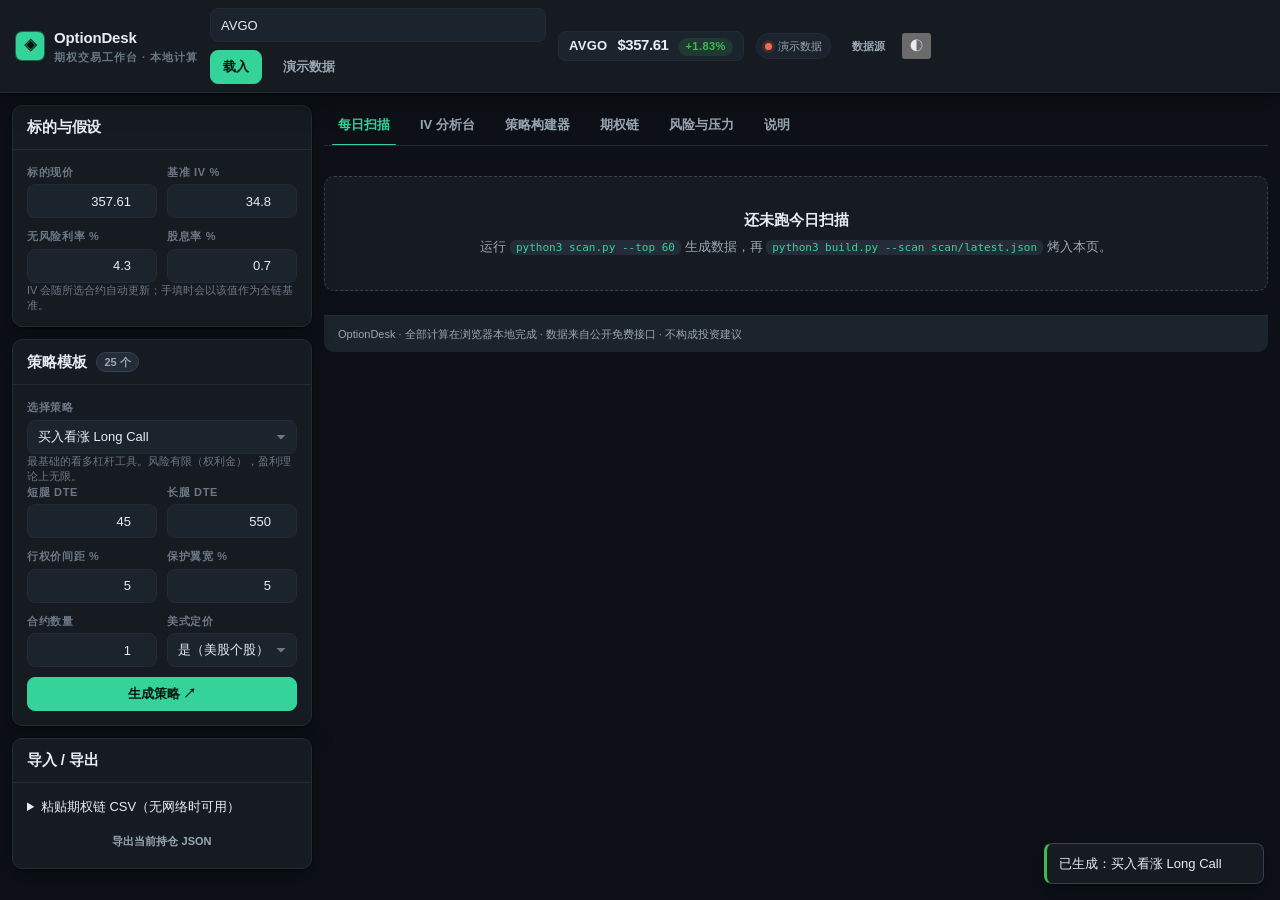
==== src/index.html @ 40ffa3df "OptionDesk：每日期权扫描 + 云端自动部署 - scan.py 全市场成交额 Top 60 扫描（Nasdaq 免费 API） - src/score.js 指标/分类/评分/结构建议 - " ====
<!doctype html>
<html lang="zh-CN" data-theme="dark">
<head>
<meta charset="UTF-8">
<meta name="viewport" content="width=device-width, initial-scale=1">
<meta name="description" content="专业期权交易工作台：IV 分析、多腿策略构建、Greeks 敞口、概率与压力测试。全部本地计算，免费数据源。">
<meta name="theme-color" content="#0d1117">
<title>OptionDesk · 期权交易工作台</title>
<link rel="icon" type="image/svg+xml" href="data:image/svg+xml,%3Csvg xmlns='http://www.w3.org/2000/svg' viewBox='0 0 32 32'%3E%3Crect width='32' height='32' rx='8' fill='%230d1117'/%3E%3Cpath d='M6 22 L12 14 L18 18 L26 8' fill='none' stroke='%2334d399' stroke-width='3' stroke-linecap='round' stroke-linejoin='round'/%3E%3Ccircle cx='26' cy='8' r='2.6' fill='%2334d399'/%3E%3C/svg%3E">
<link rel="stylesheet" href="styles.css">
</head>
<body>

<header class="topbar">
  <div class="brand">
    <span class="brand-mark" aria-hidden="true">◈</span>
    <div>
      <h1>Option<span>Desk</span></h1>
      <p class="eyebrow">期权交易工作台 · 本地计算</p>
    </div>
  </div>

  <form class="inline-form" id="symbol-form" autocomplete="off">
    <input class="input" id="symbol-input" type="text" value="AVGO" placeholder="股票代码 如 AVGO" aria-label="股票代码" spellcheck="false">
    <button class="btn btn-primary" type="submit" id="btn-load">载入</button>
    <button class="btn btn-ghost" type="button" id="btn-demo">演示数据</button>
  </form>

  <div class="quote" id="top-quote">
    <span class="quote-sym" id="q-sym">—</span>
    <span class="quote-px big-num" id="q-price">—</span>
    <span class="quote-chg pill" id="q-change">—</span>
  </div>

  <div class="status" id="data-status" title="数据源状态">
    <span class="status-dot" id="status-dot"></span>
    <span id="status-text">未载入</span>
  </div>

  <div class="row">
    <button class="btn btn-ghost btn-sm" id="btn-datasource" title="配置数据源与 CORS 代理">数据源</button>
    <button class="theme-toggle" id="btn-theme" title="切换深色/浅色" aria-label="切换主题">◐</button>
  </div>
</header>

<div class="workspace">

  <!-- ============ 左侧参数面板 ============ -->
  <aside class="sidebar" aria-label="分析参数">

    <section class="panel">
      <div class="panel-head"><h2>标的与假设</h2></div>
      <div class="panel-body">
        <div class="field-grid is-2">
          <div class="field">
            <label for="in-spot">标的现价</label>
            <input class="input is-num" id="in-spot" type="number" step="0.01" value="357.61">
          </div>
          <div class="field">
            <label for="in-iv">基准 IV %</label>
            <input class="input is-num" id="in-iv" type="number" step="0.1" value="34.8">
          </div>
          <div class="field">
            <label for="in-rate">无风险利率 %</label>
            <input class="input is-num" id="in-rate" type="number" step="0.1" value="4.3">
          </div>
          <div class="field">
            <label for="in-div">股息率 %</label>
            <input class="input is-num" id="in-div" type="number" step="0.1" value="0.7">
          </div>
        </div>
        <p class="field-hint">IV 会随所选合约自动更新；手填时会以该值作为全链基准。</p>
      </div>
    </section>

    <section class="panel">
      <div class="panel-head"><h2>策略模板</h2><span class="badge badge-muted" id="tpl-count">—</span></div>
      <div class="panel-body">
        <div class="field">
          <label for="in-template">选择策略</label>
          <select class="select" id="in-template"></select>
        </div>
        <p class="field-hint" id="tpl-desc">—</p>
        <div class="field-grid is-2">
          <div class="field">
            <label for="in-dte">短腿 DTE</label>
            <input class="input is-num" id="in-dte" type="number" step="1" value="45">
          </div>
          <div class="field">
            <label for="in-dte2">长腿 DTE</label>
            <input class="input is-num" id="in-dte2" type="number" step="1" value="550">
          </div>
          <div class="field">
            <label for="in-width">行权价间距 %</label>
            <input class="input is-num" id="in-width" type="number" step="0.5" value="5">
          </div>
          <div class="field">
            <label for="in-wing">保护翼宽 %</label>
            <input class="input is-num" id="in-wing" type="number" step="0.5" value="5">
          </div>
          <div class="field">
            <label for="in-qty">合约数量</label>
            <input class="input is-num" id="in-qty" type="number" step="1" value="1">
          </div>
          <div class="field">
            <label for="in-american">美式定价</label>
            <select class="select" id="in-american">
              <option value="1" selected>是（美股个股）</option>
              <option value="0">否（欧式）</option>
            </select>
          </div>
        </div>
        <button class="btn btn-primary btn-block" id="btn-build" style="margin-top:10px">生成策略 ↗</button>
      </div>
    </section>

    <section class="panel">
      <div class="panel-head"><h2>导入 / 导出</h2></div>
      <div class="panel-body stack">
        <details>
          <summary class="tip">粘贴期权链 CSV（无网络时可用）</summary>
          <p class="field-hint">列：<span class="mono">type,strike,bid,ask,last,iv,volume,openInterest</span>。IV 支持 34.8 或 0.348 两种写法。</p>
          <textarea class="input" id="in-csv" rows="5" placeholder="type,strike,bid,ask,last,iv,volume,openInterest&#10;call,360,17.0,17.4,17.2,34.8,1200,3400&#10;put,340,8.9,9.2,9.05,36.1,880,2100"></textarea>
          <button class="btn btn-sm" id="btn-import-csv" style="margin-top:6px">导入并补齐 Greeks</button>
        </details>
        <button class="btn btn-sm btn-ghost" id="btn-export">导出当前持仓 JSON</button>
      </div>
    </section>

  </aside>

  <!-- ============ 主内容 ============ -->
  <main class="main-col">

    <nav class="tabs" role="tablist" aria-label="主功能">
      <button class="tab is-active" role="tab" data-tab="scan">每日扫描</button>
      <button class="tab" role="tab" data-tab="iv">IV 分析台</button>
      <button class="tab" role="tab" data-tab="builder">策略构建器</button>
      <button class="tab" role="tab" data-tab="chain">期权链</button>
      <button class="tab" role="tab" data-tab="risk">风险与压力</button>
      <button class="tab" role="tab" data-tab="help">说明</button>
    </nav>

    <!-- ---------- Tab: Scan（每日扫描，默认首屏） ---------- -->
    <section class="tab-panel is-active" data-panel="scan">
      <div id="scan-root"></div>
    </section>

    <!-- ---------- Tab: IV ---------- -->
    <section class="tab-panel" data-panel="iv">
      <div class="grid-kpi" id="iv-kpis"></div>

      <div class="verdict" id="iv-verdict">
        <div id="iv-verdict-text">
          <p class="eyebrow">波动率环境判断</p>
          <p>载入数据后生成</p>
        </div>
      </div>

      <div class="grid-2 is-fixed">
        <div class="chart-box">
          <div class="chart-title">历史 IV 与实现波动率</div>
          <div id="chart-iv-history"></div>
        </div>
        <div class="chart-box">
          <div class="chart-title">IV 期限结构（Term Structure）</div>
          <div id="chart-term"></div>
        </div>
      </div>

      <div class="grid-2 is-fixed">
        <div class="chart-box">
          <div class="chart-title">IV 微笑 / 偏斜（Skew）</div>
          <div id="chart-skew"></div>
        </div>
        <div class="chart-box">
          <div class="chart-title">波动率指标明细</div>
          <div class="stat-list" id="iv-stats"></div>
        </div>
      </div>
    </section>

    <!-- ---------- Tab: Builder ---------- -->
    <section class="tab-panel" data-panel="builder">

      <div class="panel">
        <div class="panel-head">
          <h2>持仓腿</h2>
          <span class="muted" style="font-size:11px">点击行内数值可直接修改 · 到期损益与评分即时重算</span>
          <span class="grow"></span>
          <button class="btn btn-sm btn-ghost" id="btn-add-leg">+ 加腿</button>
        </div>
        <div class="panel-body">
          <div class="table-wrap">
            <div class="legs-table" id="legs-table"></div>
          </div>
          <div class="legs-foot" id="legs-foot"></div>
        </div>
      </div>

      <div class="split-30">
        <div class="score-block">
          <div class="score-ring" id="score-ring" style="--score:0">
            <span class="score-val">—</span><span class="score-cap">/ 100</span>
          </div>
          <div>
            <p class="eyebrow">结构评分</p>
            <h2 id="score-label">尚未构建</h2>
          </div>
        </div>
        <div class="verdict" id="builder-verdict">
          <div id="builder-verdict-text">
            <p class="eyebrow">结论</p>
            <p>先在左侧选择策略模板并生成</p>
          </div>
        </div>
      </div>

      <div class="grid-kpi" id="builder-kpis"></div>

      <div class="chart-box">
        <div class="chart-title">到期损益曲线（P&amp;L at Expiration）</div>
        <div id="chart-payoff"></div>
      </div>

      <div class="grid-2 is-fixed">
        <div class="chart-box">
          <div class="chart-title">时间衰减路径（T+0 → 到期）</div>
          <div id="chart-time"></div>
        </div>
        <div class="chart-box">
          <div class="chart-title">组合 Greeks 敞口</div>
          <div id="chart-greeks"></div>
        </div>
      </div>

      <div class="chart-box">
        <div class="chart-title">评分分项</div>
        <div class="stat-list" id="score-components"></div>
      </div>
    </section>

    <!-- ---------- Tab: Chain ---------- -->
    <section class="tab-panel" data-panel="chain">
      <div class="toolbar">
        <div class="row">
          <span class="muted">到期日</span>
          <div class="seg" id="expiry-seg"></div>
        </div>
        <div class="row">
          <span class="muted">显示</span>
          <div class="seg" id="chain-filter">
            <button class="seg-btn is-active" data-filter="all">全部</button>
            <button class="seg-btn" data-filter="otm">仅 OTM</button>
            <button class="seg-btn" data-filter="itm">仅 ITM</button>
          </div>
        </div>
        <span class="grow"></span>
        <span class="muted" id="chain-meta">—</span>
      </div>

      <div class="table-wrap">
        <table class="chain-table" id="chain-table">
          <thead>
            <tr>
              <th colspan="6" class="col-mid" style="text-align:left">CALL</th>
              <th class="col-mid">行权价</th>
              <th colspan="6" class="col-mid" style="text-align:right">PUT</th>
            </tr>
            <tr class="sub">
              <th class="col-num">Δ</th><th class="col-num">IV</th><th class="col-num">Bid</th>
              <th class="col-num">Ask</th><th class="col-num">Mid</th><th class="col-num">OI</th>
              <th class="col-mid">K</th>
              <th class="col-num">Bid</th><th class="col-num">Ask</th><th class="col-num">Mid</th>
              <th class="col-num">IV</th><th class="col-num">Δ</th><th class="col-num">OI</th>
            </tr>
          </thead>
          <tbody id="chain-body"></tbody>
        </table>
      </div>
      <p class="field-hint">点击任意合约即可加入持仓（再次点击同侧会替换该腿）。Δ 与理论价由本地引擎计算，不依赖数据源提供 Greeks。</p>

      <div class="grid-2 is-fixed">
        <div class="chart-box">
          <div class="chart-title">IV 微笑（所选到期日）</div>
          <div id="chart-chain-skew"></div>
        </div>
        <div class="chart-box">
          <div class="chart-title">做市价差与流动性</div>
          <div id="chart-liquidity"></div>
        </div>
      </div>
    </section>

    <!-- ---------- Tab: Risk ---------- -->
    <section class="tab-panel" data-panel="risk">
      <div class="grid-kpi" id="risk-kpis"></div>

      <div class="chart-box">
        <div class="chart-title">到期价格概率分布与预期移动</div>
        <div id="chart-dist"></div>
      </div>

      <div class="toolbar">
        <div class="row">
          <span class="muted">矩阵维度</span>
          <div class="seg" id="matrix-mode">
            <button class="seg-btn is-active" data-mode="time">股价 × 时间</button>
            <button class="seg-btn" data-mode="iv">股价 × IV</button>
          </div>
        </div>
        <div class="row">
          <span class="muted">数值</span>
          <div class="seg" id="matrix-metric">
            <button class="seg-btn is-active" data-metric="roi">收益率 %</button>
            <button class="seg-btn" data-metric="pnl">盈亏 $</button>
            <button class="seg-btn" data-metric="value">估值 $</button>
          </div>
        </div>
        <span class="grow"></span>
        <span class="muted" id="matrix-meta">—</span>
      </div>

      <div class="chart-box">
        <div class="chart-title" id="matrix-title">股价 × 时间 热力图</div>
        <div id="chart-heatmap"></div>
      </div>

      <div class="chart-box">
        <div class="chart-title">情景分析（到期）</div>
        <div class="table-wrap">
          <table class="chain-table compact" id="scenario-table">
            <thead>
              <tr>
                <th>情景</th><th class="col-num">股价</th><th class="col-num">期权盈亏 $</th>
                <th class="col-num">收益率 %</th><th class="col-num">股票盈亏 $</th><th class="col-num">跑赢/跑输</th>
              </tr>
            </thead>
            <tbody id="scenario-body"></tbody>
          </table>
        </div>
      </div>

      <div class="chart-box">
        <div class="chart-title">Greeks 敏感性（单因子冲击）</div>
        <div class="table-wrap">
          <table class="chain-table compact" id="stress-table">
            <thead>
              <tr><th>冲击</th><th class="col-num">组合盈亏变化 $</th><th class="col-num">占最大亏损 %</th><th>说明</th></tr>
            </thead>
            <tbody id="stress-body"></tbody>
          </table>
        </div>
      </div>
    </section>

    <!-- ---------- Tab: Help ---------- -->
    <section class="tab-panel" data-panel="help">
      <div class="grid-2">
        <div class="chart-box">
          <div class="chart-title">这是做什么的</div>
          <div class="panel-body stack">
            <p>这是一个<strong>期权交易工作台</strong>：把波动率分析、多腿策略构建、Greeks 敞口、概率与压力测试放在同一个界面里。所有计算都在<strong>你的浏览器内</strong>完成，输入不会上传到任何服务器。</p>
            <p>相对常见的「单腿 LEAPS 分析器」，这里的差异在于：</p>
            <ul class="stack">
              <li>支持<strong>任意多腿组合</strong>（最多 8 腿，含股票腿与不同到期日），而非只有单腿看涨</li>
              <li>Greeks 由定价引擎<strong>自行计算到三阶</strong>（Delta/Gamma/Theta/Vega/Rho + Vanna/Charm/Vomma/Veta），不需要手填</li>
              <li>从市价<strong>反解隐含波动率</strong>，并判断该 IV 是否数学上可辨识</li>
              <li>给出<strong>盈利概率 POP、期望值 EV、预期移动</strong>与风险中性概率分布</li>
              <li>双因子热力矩阵：股价 × 时间，以及股价 × IV</li>
              <li>25 个策略模板，一键生成并按结构打分</li>
            </ul>
          </div>
        </div>
        <div class="chart-box">
          <div class="chart-title">数据来源（全部免费）</div>
          <div class="panel-body stack">
            <p>默认使用 <span class="mono">Yahoo Finance</span> 的非公开端点获取报价、历史 K 线与期权链。浏览器直连会被 CORS 拦截，因此内置了多个免费公共代理自动轮换。</p>
            <p><strong>最稳定的方式</strong>是运行随附的本地代理：</p>
            <pre class="mono" style="background:var(--c-surface-2);padding:10px;border-radius:6px;overflow:auto">python3 proxy.py</pre>
            <p>然后点右上角「数据源」，把「本地代理」移到第一位。它只监听 <span class="mono">127.0.0.1</span>，且只允许访问 Yahoo / Stooq 域名。</p>
            <p>如果所有源都不可用（公司网络、地区限制），可以用「演示数据」完整体验，或在左侧粘贴期权链 CSV 手动导入。</p>
          </div>
        </div>
      </div>
      <div class="chart-box">
        <div class="chart-title">需要留意的模型边界</div>
        <div class="panel-body stack">
          <ul class="stack">
            <li>定价基于 Black-Scholes-Merton（连续股息）与 CRR 二叉树（美式）。它<strong>假设波动率为常数</strong>，而真实市场存在微笑/偏斜，因此深实值与深虚值合约的定价会有偏差。</li>
            <li>POP 与 EV 使用<strong>风险中性测度</strong>。这不是对真实世界概率的预测——真实分布通常更肥尾，尾部风险会被低估。</li>
            <li>保证金/资金占用是<strong>简化估算</strong>，不是券商实际收取的数额。实际保证金随券商、账户等级与持仓组合而变。</li>
            <li>IV Rank 需要 52 周 IV 历史。免费源不提供，因此本工具会<strong>在本地逐日累积</strong>你查询过的 IV 快照；样本不足时退化为用实现波动率代理，并在界面上明确标注。</li>
            <li>工具用于<strong>结构分析与情景推演</strong>，不构成投资建议。期权交易可能损失全部本金，卖方策略风险可能超过本金。</li>
          </ul>
        </div>
      </div>
    </section>

    <footer class="panel-foot" style="margin-top:8px">
      <p class="muted">OptionDesk · 全部计算在浏览器本地完成 · 数据来自公开免费接口 · 不构成投资建议</p>
    </footer>
  </main>
</div>

<div class="toast-stack" id="toast-stack"></div>

<!-- 数据源配置弹层 -->
<div class="modal" id="ds-modal" hidden>
  <div class="modal-card">
    <div class="panel-head"><h2>数据源与代理</h2><button class="btn-icon" id="ds-close" aria-label="关闭">✕</button></div>
    <div class="panel-body stack">
      <p class="field-hint">按顺序尝试，把可用的拖到最上面。点「测试」会逐项探测。</p>
      <div id="proxy-list" class="stack"></div>
      <div class="row">
        <button class="btn btn-sm" id="btn-test-proxy">测试连通性</button>
        <button class="btn btn-sm btn-primary" id="btn-save-proxy">保存</button>
      </div>
      <div id="proxy-test-out" class="mono" style="font-size:11px"></div>
    </div>
  </div>
</div>

<script src="engine.js"></script>
<script src="strategies.js"></script>
<script src="data.js"></script>
<script src="charts.js"></script>
<script src="scan.js"></script>
<script src="app.js"></script>
</body>
</html>
---- src/styles.css ----
/* ==========================================================================
   Options Desk — Professional Trading Terminal Stylesheet
   Self-contained: no external font CDN, no external url(), no @-import.
   Themes: html[data-theme="dark"] (default) | html[data-theme="light"]
   Sections: 1 Tokens · 2 Reset · 3 Scrollbars · 4 Utilities · 5 Topbar
   6 Workspace · 7 Panels · 8 KPI · 9 Tabs · 10 Buttons · 11 Forms · 12 Seg
   13 Tables · 14 Legs · 15 Chain · 16 Badges · 17 Charts · 18 Stats · 19 Notes
   20 Verdict · 21 Score ring · 22 Empty · 23 Toast · 24 Collapsible
   25 Responsive · 26 Motion
   ========================================================================== */

/* === 1. Tokens & Themes ==================================================== */

:root {
  /* --- palette: dark (default) --- */
  --c-bg: #0d1117;
  --c-surface: #161b22;
  --c-surface-2: #1b232d;
  --c-surface-3: #232c38;
  --c-border: #232b36;
  --c-border-strong: #38414f;
  --c-text: #e6edf3;
  --c-muted: #9aa7b4;
  --c-faint: #6b7785;
  --c-accent: #34d399;
  --c-accent-soft: rgba(52, 211, 153, 0.14);
  --c-accent-text: #04140e;
  --c-profit: #3fb950;
  --c-profit-soft: rgba(63, 185, 80, 0.14);
  --c-loss: #f85149;
  --c-loss-soft: rgba(248, 81, 73, 0.14);
  --c-warn: #ef6c4d;
  --c-warn-soft: rgba(239, 108, 77, 0.15);
  --c-warn-strong: #ff9179;   /* readable warn text on dark */
  --c-buy: #58a6ff;
  --c-sell: #bc8cff;
  --c-grid: rgba(255, 255, 255, 0.06);
  --c-axis: rgba(255, 255, 255, 0.2);
  --c-shadow: 0 1px 2px rgba(0, 0, 0, 0.5), 0 8px 24px rgba(0, 0, 0, 0.36);

  /* --- geometry --- */
  --r-sm: 6px;
  --r-md: 8px;
  --r-lg: 10px;
  --r-pill: 999px;
  --ctl-h: 34px;
  --topbar-h: 56px;
  --sidebar-w: 340px;
  --row-h: 30px;

  /* --- type scale: 11 / 13 / 15 / 18 / 24 / 32 --- */
  --fs-eyebrow: 11px;
  --fs-body: 13px;
  --fs-md: 15px;
  --fs-lg: 18px;
  --fs-kpi: 24px;
  --fs-xl: 32px;

  /* --- motion --- */
  --t: 120ms ease;

  /* --- fonts --- */
  --font-sans: "Inter", -apple-system, BlinkMacSystemFont, "Segoe UI", Roboto,
    "PingFang SC", "Hiragino Sans GB", "Microsoft YaHei", "Helvetica Neue", Arial, sans-serif;
  --font-mono: ui-monospace, SFMono-Regular, "SF Mono", Menlo, Consolas, "Liberation Mono", monospace;

  color-scheme: dark;
}

/* Dark stays default even when the attribute is absent. */
html[data-theme="dark"] { color-scheme: dark; }

html[data-theme="light"] {
  --c-bg: #f5f7f6;
  --c-surface: #ffffff;
  --c-surface-2: #f1f5f3;
  --c-surface-3: #e8eeea;
  --c-border: #dfe5e2;
  --c-border-strong: #c2ccc7;
  --c-text: #142d3b;
  --c-muted: #57686f;
  --c-faint: #8695a0;
  --c-accent: #059669;
  --c-accent-soft: rgba(5, 150, 105, 0.1);
  --c-accent-text: #ffffff;
  --c-profit: #0a7a48;
  --c-profit-soft: rgba(10, 122, 72, 0.1);
  --c-loss: #c62a20;
  --c-loss-soft: rgba(198, 42, 32, 0.1);
  --c-warn: #ef6c4d;
  --c-warn-soft: rgba(239, 108, 77, 0.12);
  --c-warn-strong: #b3401d;   /* #ef6c4d on white fails 4.5:1 for text */
  --c-buy: #1f6feb;
  --c-sell: #8250df;
  --c-grid: rgba(20, 45, 59, 0.08);
  --c-axis: rgba(20, 45, 59, 0.22);
  --c-shadow: 0 1px 2px rgba(20, 45, 59, 0.06), 0 6px 18px rgba(20, 45, 59, 0.07);

  color-scheme: light;
}

/* === 2. Reset & Base ====================================================== */

*, *::before, *::after { box-sizing: border-box; }

html, body { margin: 0; padding: 0; }
html { -webkit-text-size-adjust: 100%; scroll-behavior: smooth; }

body {
  background: var(--c-bg);
  color: var(--c-text);
  font-family: var(--font-sans);
  font-size: var(--fs-body);
  line-height: 1.5;
  -webkit-font-smoothing: antialiased;
  -moz-osx-font-smoothing: grayscale;
  transition: background-color var(--t), color var(--t);
}

h1, h2, h3, h4, p, figure { margin: 0; }
h1, h2 { font-size: var(--fs-md); font-weight: 650; letter-spacing: -0.01em; }
h3 { font-size: var(--fs-body); font-weight: 650; }

a { color: var(--c-accent); text-decoration: none; }
a:hover { text-decoration: underline; }
hr { border: 0; border-top: 1px solid var(--c-border); margin: 12px 0; }

button, input, select, textarea { font: inherit; color: inherit; }

::selection { background: var(--c-accent); color: var(--c-accent-text); }

:focus-visible { outline: 2px solid var(--c-accent); outline-offset: 2px; border-radius: var(--r-sm); }

/* === 3. Scrollbars ======================================================== */

* { scrollbar-width: thin; scrollbar-color: var(--c-border-strong) transparent; }
::-webkit-scrollbar { width: 9px; height: 9px; }
::-webkit-scrollbar-track { background: transparent; }
::-webkit-scrollbar-corner { background: transparent; }
::-webkit-scrollbar-thumb { background: var(--c-border-strong); border: 2px solid var(--c-bg); border-radius: var(--r-pill); }
::-webkit-scrollbar-thumb:hover { background: var(--c-accent); }

/* === 4. Utilities ========================================================= */

.sr-only { position: absolute !important; width: 1px; height: 1px; padding: 0; margin: -1px; overflow: hidden; clip: rect(0, 0, 0, 0); white-space: nowrap; border: 0; }

/* every figure in a terminal must be monospaced-width */
.num, .mono { font-variant-numeric: tabular-nums; font-feature-settings: "tnum" 1, "lnum" 1; letter-spacing: -0.01em; }
.mono { font-family: var(--font-mono); }

.eyebrow { font-size: var(--fs-eyebrow); font-weight: 600; letter-spacing: 0.09em; text-transform: uppercase; color: var(--c-faint); }
.muted { color: var(--c-muted); }
.faint { color: var(--c-faint); }
.accent { color: var(--c-accent); }

.trend-up { color: var(--c-profit); }
.trend-down { color: var(--c-loss); }
.trend-flat { color: var(--c-muted); }
.pos { color: var(--c-profit); }
.neg { color: var(--c-loss); }
.trend-up::before { content: "▲"; font-size: 0.72em; margin-right: 3px; vertical-align: 1px; }
.trend-down::before { content: "▼"; font-size: 0.72em; margin-right: 3px; vertical-align: 1px; }

.right { text-align: right; }
.center { text-align: center; }
.nowrap { white-space: nowrap; }
.truncate { overflow: hidden; text-overflow: ellipsis; white-space: nowrap; }
.big-num { font-size: var(--fs-xl); font-weight: 700; letter-spacing: -0.03em; line-height: 1.1; font-variant-numeric: tabular-nums; }

.stack { display: flex; flex-direction: column; gap: 12px; }
.row { display: flex; align-items: center; gap: 8px; }
.row-between { display: flex; align-items: center; justify-content: space-between; gap: 8px; }
.wrap { flex-wrap: wrap; }
.grow, .spacer { flex: 1 1 auto; min-width: 0; }

/* === 5. Topbar ============================================================ */

.topbar {
  position: sticky; top: 0; z-index: 60;
  display: flex; align-items: center; gap: 12px; flex-wrap: wrap;
  min-height: var(--topbar-h); padding: 8px 16px;
  background: var(--c-surface);
  border-bottom: 1px solid var(--c-border);
  box-shadow: 0 1px 0 rgba(0, 0, 0, 0.12), var(--c-shadow);
  backdrop-filter: saturate(140%) blur(8px);
}

.topbar .brand { display: flex; align-items: center; gap: 10px; min-width: 0; }

.topbar .brand-mark {
  display: grid; place-items: center;
  width: 28px; height: 28px; border-radius: var(--r-sm);
  background: var(--c-accent); color: var(--c-accent-text);
  font-weight: 800; font-size: 13px; letter-spacing: -0.04em;
}

.topbar .brand-name { font-size: var(--fs-md); font-weight: 700; letter-spacing: -0.015em; white-space: nowrap; }
.topbar .brand-sub { font-size: var(--fs-eyebrow); color: var(--c-faint); letter-spacing: 0.06em; text-transform: uppercase; }

.topbar .search { position: relative; flex: 0 1 260px; min-width: 140px; }
.topbar .search .input { height: var(--ctl-h); padding-left: 30px; }
.topbar .search::before { content: "⌕"; position: absolute; left: 10px; top: 50%; transform: translateY(-50%); color: var(--c-faint); font-size: 15px; pointer-events: none; }

/* live quote: symbol · last · change */
.quote { display: flex; align-items: baseline; gap: 10px; padding: 4px 10px; border: 1px solid var(--c-border); border-radius: var(--r-md); background: var(--c-surface-2); }
.quote .quote-sym { font-weight: 700; letter-spacing: 0.02em; }
.quote .quote-px { font-size: var(--fs-md); font-weight: 700; font-variant-numeric: tabular-nums; }
.quote .quote-chg { font-size: var(--fs-eyebrow); font-weight: 650; font-variant-numeric: tabular-nums; }

/* data-source indicator */
.status { display: inline-flex; align-items: center; gap: 6px; padding: 4px 8px; border: 1px solid var(--c-border); border-radius: var(--r-pill); background: var(--c-surface-2); font-size: var(--fs-eyebrow); color: var(--c-muted); white-space: nowrap; }
.status-dot { width: 7px; height: 7px; border-radius: 50%; background: var(--c-faint); }
.status.is-live .status-dot { background: var(--c-profit); box-shadow: 0 0 0 3px var(--c-profit-soft); animation: pulse 2.4s ease-in-out infinite; }
.status.is-loading .status-dot { background: var(--c-warn); box-shadow: 0 0 0 3px var(--c-warn-soft); animation: pulse 1.2s ease-in-out infinite; }
.status.is-error .status-dot { background: var(--c-loss); box-shadow: 0 0 0 3px var(--c-loss-soft); }
@keyframes pulse { 0%, 100% { opacity: 1; } 50% { opacity: 0.35; } }

.theme-toggle { display: inline-flex; align-items: center; gap: 6px; }

/* === 6. Workspace Layout ================================================== */

.workspace {
  display: grid;
  grid-template-columns: var(--sidebar-w) minmax(0, 1fr);
  gap: 16px; align-items: start;
  max-width: 1600px; margin: 0 auto; padding: 16px;
}

.sidebar { display: flex; flex-direction: column; gap: 12px; min-width: 0; position: sticky; top: calc(var(--topbar-h) + 16px); }
.main-col { display: flex; flex-direction: column; gap: 16px; min-width: 0; }
.section-title { display: flex; align-items: center; justify-content: space-between; gap: 8px; margin-bottom: 8px; }

/* === 7. Panels / Cards ==================================================== */

.panel, .card {
  background: var(--c-surface);
  border: 1px solid var(--c-border);
  border-radius: var(--r-lg);
  box-shadow: var(--c-shadow);
  min-width: 0;
  transition: border-color var(--t), background-color var(--t), box-shadow var(--t);
}

.panel.is-flat, .card.is-flat { box-shadow: none; }
.panel.is-accent, .card.is-accent { border-color: var(--c-accent); }

.panel-head { display: flex; align-items: center; gap: 10px; padding: 12px 14px; border-bottom: 1px solid var(--c-border); }
.panel-head .head-text { flex: 1 1 auto; min-width: 0; }
.panel-head .eyebrow { display: block; margin-bottom: 2px; }
.panel-head h2 { line-height: 1.25; }
.panel-head .head-actions { display: flex; align-items: center; gap: 6px; flex: 0 0 auto; }

.panel-body { padding: 14px; }
.panel-body.is-tight { padding: 8px; }
.panel-body.is-flush { padding: 0; }

.panel-foot { padding: 10px 14px; border-top: 1px solid var(--c-border); background: var(--c-surface-2); border-radius: 0 0 var(--r-lg) var(--r-lg); font-size: var(--fs-eyebrow); color: var(--c-muted); }

.nested { background: var(--c-surface-2); border: 1px solid var(--c-border); border-radius: var(--r-md); padding: 10px; }

/* === 8. KPI Grid ========================================================== */

.grid-kpi { display: grid; grid-template-columns: repeat(auto-fit, minmax(150px, 1fr)); gap: 12px; }

.kpi {
  background: var(--c-surface); border: 1px solid var(--c-border); border-radius: var(--r-lg);
  padding: 10px 12px; box-shadow: var(--c-shadow); min-width: 0;
  transition: border-color var(--t), background-color var(--t), transform var(--t);
}
.kpi:hover { border-color: var(--c-border-strong); background: var(--c-surface-3); }

.kpi .kpi-label { font-size: var(--fs-eyebrow); font-weight: 600; letter-spacing: 0.06em; text-transform: uppercase; color: var(--c-faint); white-space: nowrap; overflow: hidden; text-overflow: ellipsis; }
.kpi .kpi-value { margin-top: 4px; font-size: var(--fs-kpi); line-height: 1.15; font-weight: 700; letter-spacing: -0.02em; font-variant-numeric: tabular-nums; font-feature-settings: "tnum" 1; }
.kpi .kpi-delta { margin-top: 3px; font-size: var(--fs-eyebrow); font-weight: 600; font-variant-numeric: tabular-nums; color: var(--c-muted); }

.kpi.is-good { border-left: 3px solid var(--c-profit); }
.kpi.is-bad { border-left: 3px solid var(--c-loss); }
.kpi.is-warn { border-left: 3px solid var(--c-warn); }
.kpi.is-accent { border-left: 3px solid var(--c-accent); }
.kpi.is-good .kpi-delta { color: var(--c-profit); }
.kpi.is-bad .kpi-delta { color: var(--c-loss); }
.kpi.is-warn .kpi-delta { color: var(--c-warn-strong); }

/* === 9. Tabs ============================================================== */

.tabs { display: flex; align-items: stretch; gap: 2px; border-bottom: 1px solid var(--c-border); overflow-x: auto; scrollbar-width: none; }
.tabs::-webkit-scrollbar { display: none; }

.tab {
  position: relative; appearance: none; border: 0; background: transparent;
  border-radius: var(--r-sm) var(--r-sm) 0 0;
  padding: 10px 14px; font-size: var(--fs-body); font-weight: 600; color: var(--c-muted);
  cursor: pointer; white-space: nowrap;
  transition: color var(--t), background-color var(--t);
}
.tab:hover { color: var(--c-text); background: var(--c-surface-3); }
.tab.is-active { color: var(--c-accent); }
.tab::after { content: ""; position: absolute; left: 8px; right: 8px; bottom: -1px; height: 2px; border-radius: 2px; background: transparent; transition: background-color var(--t); }
.tab.is-active::after { background: var(--c-accent); }
.tab .tab-count { margin-left: 6px; font-size: var(--fs-eyebrow); color: var(--c-faint); font-variant-numeric: tabular-nums; }
.tab[disabled] { opacity: 0.45; cursor: not-allowed; }

.tab-panel { display: none; padding-top: 14px; }
.tab-panel.is-active { display: block; }
.tab-panel[hidden] { display: none; }

/* === 10. Buttons ========================================================== */

.btn {
  display: inline-flex; align-items: center; justify-content: center; gap: 6px;
  height: var(--ctl-h); padding: 0 12px;
  border: 1px solid var(--c-border-strong); border-radius: var(--r-md);
  background: var(--c-surface-2); color: var(--c-text);
  font-size: var(--fs-body); font-weight: 600; cursor: pointer; white-space: nowrap; user-select: none;
  transition: background-color var(--t), border-color var(--t), color var(--t), box-shadow var(--t), transform var(--t);
}
.btn:hover { background: var(--c-surface-3); border-color: var(--c-accent); }
.btn:active { transform: translateY(1px); }
.btn[disabled], .btn.is-disabled { opacity: 0.5; cursor: not-allowed; transform: none; }

.btn-primary { background: var(--c-accent); border-color: var(--c-accent); color: var(--c-accent-text); }
.btn-primary:hover { filter: brightness(1.07); }

.btn-ghost { background: transparent; border-color: transparent; color: var(--c-muted); }
.btn-ghost:hover { background: var(--c-surface-3); border-color: var(--c-border); color: var(--c-text); }

.btn-danger { background: var(--c-loss-soft); border-color: var(--c-loss); color: var(--c-loss); }

.btn-sm { height: 26px; padding: 0 8px; font-size: var(--fs-eyebrow); border-radius: var(--r-sm); }
.btn-icon { width: var(--ctl-h); padding: 0; font-size: 15px; line-height: 1; }
.btn-block { width: 100%; }
.btn-group { display: inline-flex; gap: 6px; flex-wrap: wrap; }

/* === 11. Forms ============================================================ */

.field { display: flex; flex-direction: column; gap: 4px; min-width: 0; }
.field > label, .field-label { font-size: var(--fs-eyebrow); font-weight: 600; letter-spacing: 0.06em; text-transform: uppercase; color: var(--c-faint); }
.field-hint { font-size: var(--fs-eyebrow); color: var(--c-faint); line-height: 1.35; }
.field.is-invalid .input, .field.is-invalid .select { border-color: var(--c-loss); }

.field-grid { display: grid; grid-template-columns: repeat(auto-fit, minmax(120px, 1fr)); gap: 10px; }
.field-grid.is-2 { grid-template-columns: repeat(2, minmax(0, 1fr)); }
.field-grid.is-3 { grid-template-columns: repeat(3, minmax(0, 1fr)); }

.input, .select, textarea.input {
  height: var(--ctl-h); width: 100%; padding: 0 10px;
  background: var(--c-surface-2); color: var(--c-text);
  border: 1px solid var(--c-border); border-radius: var(--r-md);
  font-size: var(--fs-body); font-variant-numeric: tabular-nums;
  transition: border-color var(--t), background-color var(--t), box-shadow var(--t);
}
textarea.input { height: auto; min-height: 68px; padding: 8px 10px; resize: vertical; }
.input::placeholder { color: var(--c-faint); }
.input:hover, .select:hover { border-color: var(--c-border-strong); }
.input:focus, .select:focus, textarea.input:focus { outline: none; border-color: var(--c-accent); box-shadow: 0 0 0 3px var(--c-accent-soft); background: var(--c-surface); }
.input.is-num { text-align: right; }

.select { appearance: none; -webkit-appearance: none; padding-right: 28px; background-repeat: no-repeat; background-position: right 9px center; background-image: url("data:image/svg+xml;utf8,<svg xmlns='http://www.w3.org/2000/svg' width='12' height='12' viewBox='0 0 12 12'><path fill='%236b7785' d='M6 8.5 1.5 4h9z'/></svg>"); }

.checkbox, .radio { display: inline-flex; align-items: center; gap: 6px; font-size: var(--fs-body); color: var(--c-muted); cursor: pointer; }
.checkbox input, .radio input { accent-color: var(--c-accent); width: 14px; height: 14px; }

/* === 12. Segmented Control ================================================ */

.seg { display: inline-flex; gap: 2px; padding: 2px; background: var(--c-surface-2); border: 1px solid var(--c-border); border-radius: var(--r-md); }
.seg-btn { appearance: none; border: 0; background: transparent; color: var(--c-muted); padding: 5px 10px; border-radius: var(--r-sm); font-size: var(--fs-eyebrow); font-weight: 650; cursor: pointer; white-space: nowrap; transition: background-color var(--t), color var(--t); }
.seg-btn:hover { color: var(--c-text); background: var(--c-surface-3); }
.seg-btn.is-active { background: var(--c-accent); color: var(--c-accent-text); }
.seg.is-block { display: flex; width: 100%; }
.seg.is-block .seg-btn { flex: 1 1 0; text-align: center; }

/* === 13. Table Wrap (generic data tables) ================================= */

.table-wrap { width: 100%; overflow-x: auto; overflow-y: hidden; border: 1px solid var(--c-border); border-radius: var(--r-md); background: var(--c-surface); -webkit-overflow-scrolling: touch; }

table.data { width: 100%; border-collapse: separate; border-spacing: 0; font-size: var(--fs-body); font-variant-numeric: tabular-nums; }
table.data th, table.data td { padding: 7px 10px; text-align: right; white-space: nowrap; border-bottom: 1px solid var(--c-border); }
table.data th:first-child, table.data td:first-child { text-align: left; }
table.data thead th {
  position: sticky; top: 0; z-index: 5;
  background: var(--c-surface-2); color: var(--c-muted);
  font-size: var(--fs-eyebrow); font-weight: 650; letter-spacing: 0.06em; text-transform: uppercase;
  border-bottom: 1px solid var(--c-border-strong);
}
table.data tbody tr:hover td { background: var(--c-surface-3); }
table.data tbody tr.is-selected td { background: var(--c-accent-soft); }
table.data tbody tr:last-child td { border-bottom: 0; }
table.data td.is-editable { padding: 2px 4px; }
table.data td.is-editable .input { height: 26px; font-size: 12px; text-align: right; }

/* === 14. Strategy Legs ==================================================== */

.legs-table { width: 100%; border-collapse: separate; border-spacing: 0; font-size: var(--fs-body); font-variant-numeric: tabular-nums; }
.legs-table thead th {
  position: sticky; top: 0; z-index: 5;
  background: var(--c-surface-2); padding: 6px 8px; text-align: left;
  font-size: var(--fs-eyebrow); font-weight: 650; letter-spacing: 0.06em; text-transform: uppercase; color: var(--c-muted);
  border-bottom: 1px solid var(--c-border-strong); white-space: nowrap;
}
.legs-table tbody td { padding: 5px 8px; text-align: left; vertical-align: middle; border-bottom: 1px solid var(--c-border); }

.leg-row { transition: background-color var(--t); }
.leg-row:hover { background: var(--c-surface-3); }
.leg-row.is-buy { box-shadow: inset 3px 0 0 var(--c-buy); }
.leg-row.is-sell { box-shadow: inset 3px 0 0 var(--c-sell); }

.leg-side { display: inline-flex; align-items: center; justify-content: center; min-width: 44px; height: 20px; padding: 0 6px; border-radius: var(--r-sm); font-size: var(--fs-eyebrow); font-weight: 700; letter-spacing: 0.04em; }
.leg-row.is-buy .leg-side { background: color-mix(in srgb, var(--c-buy) 18%, transparent); color: var(--c-buy); }
.leg-row.is-sell .leg-side { background: color-mix(in srgb, var(--c-sell) 18%, transparent); color: var(--c-sell); }

/* delete button: only on hover / focus */
.leg-del { appearance: none; width: 22px; height: 22px; border: 1px solid var(--c-border); border-radius: var(--r-sm); background: transparent; color: var(--c-muted); line-height: 1; cursor: pointer; opacity: 0; transition: opacity var(--t), color var(--t), border-color var(--t), background-color var(--t); }
.leg-row:hover .leg-del, .leg-del:focus-visible { opacity: 1; }
.leg-del:hover { color: var(--c-loss); border-color: var(--c-loss); background: var(--c-loss-soft); }

.add-leg { display: inline-flex; align-items: center; gap: 6px; margin-top: 10px; height: 32px; padding: 0 12px; border: 1px dashed var(--c-border-strong); border-radius: var(--r-md); background: transparent; color: var(--c-accent); font-size: var(--fs-body); font-weight: 600; cursor: pointer; transition: background-color var(--t), border-color var(--t); }
.add-leg:hover { background: var(--c-accent-soft); border-color: var(--c-accent); }

.legs-foot { display: flex; align-items: center; justify-content: space-between; gap: 10px; flex-wrap: wrap; padding: 10px 12px; border-top: 1px solid var(--c-border); background: var(--c-surface-2); border-radius: 0 0 var(--r-lg) var(--r-lg); }

/* === 15. Options Chain ==================================================== */

/* dense grid: 30px rows, calls | strikes | puts */
.chain-table { width: 100%; border-collapse: separate; border-spacing: 0; font-size: 12px; font-variant-numeric: tabular-nums; font-feature-settings: "tnum" 1; }
.chain-table th, .chain-table td { height: var(--row-h); padding: 0 8px; text-align: right; white-space: nowrap; border-bottom: 1px solid var(--c-grid); }
.chain-table thead th {
  position: sticky; top: 0; z-index: 6;
  background: var(--c-surface-2); color: var(--c-muted);
  font-size: var(--fs-eyebrow); font-weight: 650; letter-spacing: 0.05em; text-transform: uppercase;
  border-bottom: 1px solid var(--c-border-strong);
}
.chain-table thead tr.chain-group th { background: var(--c-surface-3); color: var(--c-text); font-size: var(--fs-body); font-weight: 700; text-align: center; }

/* strike column = the spine between calls and puts */
.chain-table .col-strike, .chain-table td.col-strike { text-align: center; font-weight: 700; color: var(--c-text); background: var(--c-surface-2); border-left: 1px solid var(--c-border-strong); border-right: 1px solid var(--c-border-strong); }
.chain-table thead th.col-strike { background: var(--c-surface-3); }
.chain-table td.col-strike.is-atm { color: var(--c-accent); box-shadow: inset 0 -2px 0 var(--c-accent); }

.chain-table tbody tr:hover td { background: var(--c-surface-3); }
.chain-table tbody tr:hover td.col-strike { color: var(--c-accent); }
.chain-table tbody tr.itm-call td:not(.col-strike) { background: color-mix(in srgb, var(--c-profit) 7%, transparent); }
.chain-table tbody tr.itm-put td:not(.col-strike) { background: color-mix(in srgb, var(--c-loss) 7%, transparent); }
.chain-table tbody tr.itm-call:hover td:not(.col-strike), .chain-table tbody tr.itm-put:hover td:not(.col-strike) { background: var(--c-surface-3); }
.chain-table tbody tr.is-selected td { background: var(--c-accent-soft); }
.chain-table tbody tr.is-selected td:first-child { box-shadow: inset 2px 0 0 var(--c-accent); }
.chain-table td.is-clickable { cursor: pointer; }
.chain-table tfoot td { padding: 6px 8px; background: var(--c-surface-2); border-top: 1px solid var(--c-border-strong); font-size: var(--fs-eyebrow); color: var(--c-muted); }
.chain-table.compact th, .chain-table.compact td { height: 26px; padding: 0 6px; }

/* open-interest depth bar */
.oi-bar { display: block; height: 4px; max-width: 60px; margin-left: auto; border-radius: 2px; background: var(--c-surface-3); overflow: hidden; }
.oi-bar > i { display: block; height: 100%; width: var(--w, 0%); background: var(--c-accent); }

/* === 16. Badges =========================================================== */

.badge { display: inline-flex; align-items: center; gap: 4px; height: 20px; padding: 0 7px; border: 1px solid var(--c-border); border-radius: var(--r-pill); background: var(--c-surface-2); color: var(--c-muted); font-size: var(--fs-eyebrow); font-weight: 650; white-space: nowrap; vertical-align: middle; }
.badge-green { background: var(--c-profit-soft); border-color: color-mix(in srgb, var(--c-profit) 45%, transparent); color: var(--c-profit); }
.badge-red { background: var(--c-loss-soft); border-color: color-mix(in srgb, var(--c-loss) 45%, transparent); color: var(--c-loss); }
.badge-warn { background: var(--c-warn-soft); border-color: color-mix(in srgb, var(--c-warn) 55%, transparent); color: var(--c-warn-strong); }
.badge-accent { background: var(--c-accent-soft); border-color: color-mix(in srgb, var(--c-accent) 50%, transparent); color: var(--c-accent); }
.badge-muted { background: var(--c-surface-3); border-color: var(--c-border-strong); color: var(--c-muted); }
.badge-solid { background: var(--c-accent); border-color: var(--c-accent); color: var(--c-accent-text); }

/* === 17. Chart Box ======================================================== */

.chart-box { background: var(--c-surface); border: 1px solid var(--c-border); border-radius: var(--r-lg); padding: 12px; box-shadow: var(--c-shadow); min-width: 0; }
.chart-title { display: flex; align-items: center; justify-content: space-between; gap: 8px; margin-bottom: 8px; font-size: var(--fs-eyebrow); font-weight: 650; letter-spacing: 0.06em; text-transform: uppercase; color: var(--c-faint); }
.chart-canvas { display: block; width: 100%; height: 300px; }
.chart-legend { display: flex; flex-wrap: wrap; gap: 12px; margin-top: 8px; font-size: var(--fs-eyebrow); color: var(--c-muted); }
.chart-legend .key { display: inline-flex; align-items: center; gap: 5px; }
.chart-legend .swatch { width: 10px; height: 3px; border-radius: 2px; background: var(--c-accent); }
.chart-grid-2 { display: grid; grid-template-columns: repeat(auto-fit, minmax(320px, 1fr)); gap: 12px; }

/* === 18. Stat Rows ======================================================== */

.stat-list { display: flex; flex-direction: column; }
.stat-row { display: flex; align-items: center; justify-content: space-between; gap: 12px; padding: 6px 0; border-bottom: 1px dashed var(--c-border); font-size: var(--fs-body); }
.stat-row:last-child { border-bottom: 0; }
.stat-row .stat-label { color: var(--c-muted); min-width: 0; overflow: hidden; text-overflow: ellipsis; white-space: nowrap; }
.stat-row .stat-value { text-align: right; font-weight: 650; white-space: nowrap; font-variant-numeric: tabular-nums; font-feature-settings: "tnum" 1; }
.stat-row.is-strong .stat-value { font-size: var(--fs-md); }
.stat-row.is-total { border-top: 1px solid var(--c-border-strong); border-bottom: 0; padding-top: 8px; font-weight: 700; }

/* === 19. Notes & Hints ==================================================== */

.note, .hint { padding: 8px 12px; border: 1px solid var(--c-border); border-left: 3px solid var(--c-accent); border-radius: var(--r-sm); background: var(--c-surface-2); color: var(--c-muted); font-size: var(--fs-body); line-height: 1.45; }
.note strong, .hint strong { color: var(--c-text); }
.note.is-warn { border-left-color: var(--c-warn); background: var(--c-warn-soft); color: var(--c-text); }
.note.is-loss { border-left-color: var(--c-loss); background: var(--c-loss-soft); color: var(--c-text); }
.note.is-good { border-left-color: var(--c-profit); background: var(--c-profit-soft); color: var(--c-text); }
.hint { border-left-color: var(--c-border-strong); font-size: var(--fs-eyebrow); color: var(--c-faint); }

/* === 20. Verdict Banner =================================================== */

.verdict { display: flex; align-items: center; gap: 14px; flex-wrap: wrap; padding: 14px 16px; border: 1px solid var(--c-border); border-radius: var(--r-lg); background: var(--c-surface-2); box-shadow: var(--c-shadow); }
.verdict .verdict-tier { display: inline-flex; align-items: center; justify-content: center; height: 26px; padding: 0 10px; border-radius: var(--r-pill); font-size: var(--fs-eyebrow); font-weight: 750; letter-spacing: 0.08em; text-transform: uppercase; }
.verdict .verdict-headline { font-size: var(--fs-lg); font-weight: 700; letter-spacing: -0.015em; line-height: 1.25; }
.verdict .verdict-sub { margin-top: 2px; font-size: var(--fs-body); color: var(--c-muted); }

.verdict.green { border-color: color-mix(in srgb, var(--c-profit) 55%, transparent); background: var(--c-profit-soft); }
.verdict.green .verdict-tier { background: var(--c-profit); color: #04140e; }
.verdict.green .verdict-headline { color: var(--c-profit); }

.verdict.yellow { border-color: color-mix(in srgb, var(--c-warn) 55%, transparent); background: var(--c-warn-soft); }
.verdict.yellow .verdict-tier { background: var(--c-warn); color: #1a0b06; }
.verdict.yellow .verdict-headline { color: var(--c-warn-strong); }

.verdict.red { border-color: color-mix(in srgb, var(--c-loss) 55%, transparent); background: var(--c-loss-soft); }
.verdict.red .verdict-tier { background: var(--c-loss); color: #ffffff; }
.verdict.red .verdict-headline { color: var(--c-loss); }

/* === 21. Score Ring (conic-gradient, driven by --score) =================== */

.score-ring {
  --score: 0;
  --ring-size: 96px;
  --ring-w: 8px;
  --ring-color: var(--c-accent);
  position: relative; flex: 0 0 auto;
  width: var(--ring-size); height: var(--ring-size);
  display: grid; place-items: center; border-radius: 50%;
  background: conic-gradient(var(--ring-color) calc(var(--score) * 1%), var(--c-surface-3) 0);
  transition: background var(--t);
}
.score-ring::before { content: ""; position: absolute; inset: var(--ring-w); border-radius: 50%; background: var(--c-surface); }
.score-ring .score-val { position: relative; z-index: 1; font-size: var(--fs-lg); font-weight: 750; letter-spacing: -0.02em; font-variant-numeric: tabular-nums; }
.score-ring .score-cap { position: relative; z-index: 1; font-size: 9px; letter-spacing: 0.1em; text-transform: uppercase; color: var(--c-faint); }
.score-ring.tier-green { --ring-color: var(--c-profit); }
.score-ring.tier-yellow { --ring-color: var(--c-warn); }
.score-ring.tier-red { --ring-color: var(--c-loss); }
.score-ring.tier-accent { --ring-color: var(--c-accent); }
.score-ring.is-sm { --ring-size: 64px; --ring-w: 6px; }
.score-block { display: flex; align-items: center; gap: 14px; }

/* price-flash feedback on live ticks */
.flash-up, .flash-down { animation: flash 600ms ease-out; }
.flash-up { animation-name: flash-up; }
.flash-down { animation-name: flash-down; }
@keyframes flash-up { 0% { background: var(--c-profit-soft); } 100% { background: transparent; } }
@keyframes flash-down { 0% { background: var(--c-loss-soft); } 100% { background: transparent; } }

.zebra tbody tr:nth-child(even) td { background: color-mix(in srgb, var(--c-surface-2) 55%, transparent); }
.zebra tbody tr:nth-child(even):hover td { background: var(--c-surface-3); }

/* column alignment helpers for dense numeric tables */
.col-num { text-align: right; font-variant-numeric: tabular-nums; }
.col-mid { text-align: center; }
.cell-strong { font-weight: 700; color: var(--c-text); }
.cell-dim { color: var(--c-faint); }

/* === 22. Empty State ====================================================== */

.empty { display: flex; flex-direction: column; align-items: center; justify-content: center; gap: 6px; padding: 32px 16px; border: 1px dashed var(--c-border-strong); border-radius: var(--r-lg); background: var(--c-surface-2); color: var(--c-muted); text-align: center; }
.empty .empty-mark { display: grid; place-items: center; width: 34px; height: 34px; border: 1px solid var(--c-border-strong); border-radius: 50%; color: var(--c-faint); font-size: 15px; }
.empty .empty-title { font-size: var(--fs-md); font-weight: 650; color: var(--c-text); }
.empty .empty-sub { color: var(--c-faint); }

/* === 23. Toast ============================================================ */

.toast-stack { position: fixed; right: 16px; bottom: 16px; z-index: 200; display: flex; flex-direction: column; gap: 8px; pointer-events: none; }
.toast {
  pointer-events: auto; min-width: 220px; max-width: 340px;
  display: flex; align-items: flex-start; gap: 8px; padding: 10px 12px;
  border: 1px solid var(--c-border-strong); border-left: 3px solid var(--c-accent); border-radius: var(--r-md);
  background: var(--c-surface); color: var(--c-text); box-shadow: var(--c-shadow); font-size: var(--fs-body);
  opacity: 0; transform: translateY(8px);
  transition: opacity 160ms ease, transform 160ms ease;
}
.toast.is-visible { opacity: 1; transform: translateY(0); }
.toast.ok { border-left-color: var(--c-profit); }
.toast.err { border-left-color: var(--c-loss); }
.toast.warn { border-left-color: var(--c-warn); }
.toast .toast-title { font-weight: 650; }
.toast .toast-body { font-size: var(--fs-eyebrow); color: var(--c-muted); }

/* === 24. Collapsible (mobile sidebar block) =============================== */

.collapsible > summary { display: flex; align-items: center; justify-content: space-between; gap: 8px; padding: 10px 12px; font-size: var(--fs-body); font-weight: 650; cursor: pointer; list-style: none; user-select: none; }
.collapsible > summary::-webkit-details-marker { display: none; }
.collapsible > summary::after { content: "▾"; color: var(--c-faint); transition: transform var(--t); }
.collapsible[open] > summary::after { transform: rotate(180deg); }
.collapsible > .collapsible-body { padding: 0 12px 12px; }

/* === 25. Layout Helpers =================================================== */

.grid-2 { display: grid; grid-template-columns: repeat(auto-fit, minmax(260px, 1fr)); gap: 12px; }
.grid-3 { display: grid; grid-template-columns: repeat(auto-fit, minmax(200px, 1fr)); gap: 12px; }
.grid-2.is-fixed { grid-template-columns: repeat(2, minmax(0, 1fr)); }
.grid-3.is-fixed { grid-template-columns: repeat(3, minmax(0, 1fr)); }
.split-70 { display: grid; grid-template-columns: minmax(0, 7fr) minmax(0, 3fr); gap: 12px; }
.split-30 { display: grid; grid-template-columns: minmax(0, 3fr) minmax(0, 7fr); gap: 12px; }

/* spacing & separation primitives */
.stack.is-sm { gap: 8px; }
.stack.is-lg { gap: 16px; }
.divider { height: 1px; background: var(--c-border); margin: 10px 0; }
.v-rule { width: 1px; align-self: stretch; background: var(--c-border); }
.inline-form { display: flex; align-items: flex-end; gap: 8px; flex-wrap: wrap; }
.pill { display: inline-flex; align-items: center; height: 18px; padding: 0 7px; border-radius: var(--r-pill); background: var(--c-surface-3); color: var(--c-muted); font-size: 10px; font-weight: 650; letter-spacing: 0.04em; text-transform: uppercase; }

/* sub-toolbar inside a panel head / above a table */
.toolbar { display: flex; align-items: center; gap: 8px; flex-wrap: wrap; padding: 8px 12px; border-bottom: 1px solid var(--c-border); background: var(--c-surface-2); }
.toolbar .toolbar-right { margin-left: auto; display: flex; align-items: center; gap: 8px; flex-wrap: wrap; }

.scroll-y { max-height: 420px; overflow-y: auto; overscroll-behavior: contain; }
.scroll-y.is-tall { max-height: 640px; }

.kbd { display: inline-block; min-width: 18px; padding: 1px 5px; border: 1px solid var(--c-border-strong); border-bottom-width: 2px; border-radius: 4px; background: var(--c-surface-2); font-family: var(--font-mono); font-size: 10px; color: var(--c-muted); text-align: center; }

/* === 26. Terminal Widgets ================================================= */

/* range slider — strike / price / IV sweeps */
.slider { appearance: none; -webkit-appearance: none; width: 100%; height: 18px; background: transparent; cursor: pointer; }
.slider::-webkit-slider-runnable-track { height: 4px; border-radius: 2px; background: var(--c-surface-3); }
.slider::-webkit-slider-thumb { -webkit-appearance: none; width: 14px; height: 14px; margin-top: -5px; border-radius: 50%; background: var(--c-accent); border: 2px solid var(--c-surface); box-shadow: 0 0 0 1px var(--c-accent); }
.slider::-moz-range-track { height: 4px; border-radius: 2px; background: var(--c-surface-3); }
.slider::-moz-range-thumb { width: 12px; height: 12px; border-radius: 50%; background: var(--c-accent); border: 2px solid var(--c-surface); }
.slider:focus-visible::-webkit-slider-thumb { box-shadow: 0 0 0 3px var(--c-accent-soft); }

/* loading skeleton */
.skeleton { background: linear-gradient(90deg, var(--c-surface-2) 25%, var(--c-surface-3) 37%, var(--c-surface-2) 63%); background-size: 400% 100%; border-radius: var(--r-sm); animation: shimmer 1.4s ease-in-out infinite; }
.skeleton.is-line { height: 12px; margin: 6px 0; }
.skeleton.is-block { height: 72px; }
@keyframes shimmer { 0% { background-position: 100% 0; } 100% { background-position: 0 0; } }

/* probability / P&L bar (win rate, POP, breakeven distance) */
.prob-bar { display: flex; height: 8px; border-radius: var(--r-pill); overflow: hidden; background: var(--c-surface-3); }
.prob-bar > i { display: block; height: 100%; }
.prob-bar > i.is-win { background: var(--c-profit); width: var(--win, 50%); }
.prob-bar > i.is-loss { background: var(--c-loss); width: var(--loss, 50%); }
.prob-legend { display: flex; gap: 12px; margin-top: 6px; font-size: var(--fs-eyebrow); color: var(--c-muted); font-variant-numeric: tabular-nums; }

/* heat cells for IV / RV percentile grids */
.heat { display: inline-flex; align-items: center; justify-content: center; min-width: 46px; height: 22px; padding: 0 6px; border-radius: var(--r-sm); font-size: var(--fs-eyebrow); font-weight: 650; font-variant-numeric: tabular-nums; background: var(--c-surface-2); color: var(--c-muted); }
.heat-1 { background: color-mix(in srgb, var(--c-accent) 12%, transparent); }
.heat-2 { background: color-mix(in srgb, var(--c-accent) 28%, transparent); color: var(--c-text); }
.heat-3 { background: color-mix(in srgb, var(--c-warn) 34%, transparent); color: var(--c-text); }
.heat-4 { background: color-mix(in srgb, var(--c-loss) 34%, transparent); color: var(--c-text); }

/* inline sparkline strip */
.sparkline { display: block; width: 100%; height: 34px; }
.sparkline line, .sparkline polyline, .sparkline path { stroke: var(--c-accent); fill: none; stroke-width: 1.5; }

/* axis / grid primitives for hand-drawn SVG charts */
.axis-line { stroke: var(--c-axis); stroke-width: 1; }
.grid-line { stroke: var(--c-grid); stroke-width: 1; }
.grid-text { fill: var(--c-faint); font-size: 10px; font-family: var(--font-sans); }

/* tooltip */
.tip { position: relative; }
.tip::after { content: attr(data-tip); position: absolute; bottom: calc(100% + 6px); left: 50%; transform: translateX(-50%); padding: 4px 8px; border: 1px solid var(--c-border-strong); border-radius: var(--r-sm); background: var(--c-surface); color: var(--c-text); font-size: var(--fs-eyebrow); white-space: nowrap; box-shadow: var(--c-shadow); opacity: 0; pointer-events: none; transition: opacity var(--t); z-index: 30; }
.tip:hover::after, .tip:focus-visible::after { opacity: 1; }

/* === 27. Responsive ======================================================= */

/* --- < 1280px: tighter rails --- */
@media (max-width: 1280px) {
  :root { --sidebar-w: 300px; }
  .workspace { gap: 12px; padding: 12px; }
  .grid-kpi { grid-template-columns: repeat(auto-fit, minmax(140px, 1fr)); gap: 10px; }
  .kpi .kpi-value { font-size: 21px; }
  .chart-canvas { height: 260px; }
}

/* --- < 980px: single column, sidebar collapses to a top block --- */
@media (max-width: 980px) {
  .workspace { grid-template-columns: minmax(0, 1fr); }
  .sidebar { position: static; order: -1; }
  .topbar { height: auto; min-height: var(--topbar-h); flex-wrap: wrap; padding: 8px 12px; row-gap: 8px; }
  .topbar .search { flex: 1 1 180px; }
  .chain-table { font-size: 11.5px; }
  .chain-table th, .chain-table td { padding: 0 6px; }
  .chart-canvas { height: 220px; }
  .chart-grid-2 { grid-template-columns: minmax(0, 1fr); }
}

/* --- < 560px: two-up KPIs, wrapping buttons --- */
@media (max-width: 560px) {
  :root { --fs-body: 12.5px; --fs-kpi: 20px; --fs-xl: 26px; }
  .workspace { padding: 10px; gap: 10px; }
  .grid-kpi { grid-template-columns: repeat(2, minmax(0, 1fr)); gap: 8px; }
  .kpi { padding: 8px 10px; }
  .btn-group { width: 100%; }
  .btn-group .btn { flex: 1 1 auto; }
  .field-grid, .field-grid.is-2, .field-grid.is-3 { grid-template-columns: repeat(2, minmax(0, 1fr)); }
  .topbar .quote { padding: 3px 8px; }
  .topbar .brand-sub { display: none; }
  .panel-head { flex-wrap: wrap; padding: 10px 12px; }
  .panel-body { padding: 12px; }
  .chart-canvas { height: 190px; }
  .verdict { padding: 12px; }
  .verdict .verdict-headline { font-size: var(--fs-md); }
  .toast-stack { left: 10px; right: 10px; bottom: 10px; }
  .toast { min-width: 0; max-width: none; }
}

/* === 28. Motion & Contrast ================================================= */

@media (prefers-reduced-motion: reduce) {
  *, *::before, *::after { animation-duration: 0.001ms !important; animation-iteration-count: 1 !important; transition-duration: 0.001ms !important; scroll-behavior: auto !important; }
  html { scroll-behavior: auto; }
}

@media (prefers-contrast: more) {
  .panel, .card, .kpi { border-color: var(--c-border-strong); }
}

/* === 25. Supplements (added for OptionDesk app wiring) ==================== */

/* brand mark in topbar */
.brand-mark {
  display: grid; place-items: center; flex: 0 0 auto;
  width: 30px; height: 30px; border-radius: var(--r-md);
  background: linear-gradient(140deg, var(--c-accent), color-mix(in srgb, var(--c-accent) 45%, var(--c-buy)));
  color: var(--c-accent-text); font-size: 15px; font-weight: 700;
  box-shadow: 0 0 0 1px color-mix(in srgb, var(--c-accent) 40%, transparent);
}

/* quote pill variants */
.pill.pos { color: var(--c-profit); background: var(--c-profit-soft); }
.pill.neg { color: var(--c-loss); background: var(--c-loss-soft); }
.big-num { font-size: var(--fs-md); font-weight: 700; font-variant-numeric: tabular-nums; }

/* ---- legs editor grid (lives in main column, needs real width) ---- */
.legs-table { display: flex; flex-direction: column; min-width: 0; }
.legs-head, .leg-row {
  display: grid;
  grid-template-columns: 66px 84px repeat(5, minmax(64px, 1fr)) 26px;
  gap: 6px; align-items: center;
  padding: 6px 10px;
}
.legs-head {
  font-size: 9px; font-weight: 700; letter-spacing: 0.07em; text-transform: uppercase;
  color: var(--c-faint); border-bottom: 1px solid var(--c-border);
  background: var(--c-surface-2); border-radius: var(--r-md) var(--r-md) 0 0;
}
.leg-row { border-bottom: 1px solid var(--c-border); transition: background-color var(--t); }
.leg-row:last-child { border-bottom: 0; }
.leg-row:hover { background: var(--c-surface-3); }
.leg-row.is-buy { box-shadow: inset 3px 0 0 var(--c-buy); }
.leg-row.is-sell { box-shadow: inset 3px 0 0 var(--c-sell); }
.leg-row .input, .leg-row .select { height: 30px; font-size: 12px; padding: 0 6px; width: 100%; }
.leg-row .input:disabled { opacity: 0.45; }

.leg-side { display: inline-flex; align-items: center; justify-content: center; min-width: 44px; height: 20px; padding: 0 6px; border-radius: var(--r-sm); font-size: var(--fs-eyebrow); font-weight: 700; letter-spacing: 0.04em; }
.leg-row.is-buy .leg-side { background: color-mix(in srgb, var(--c-buy) 18%, transparent); color: var(--c-buy); }
.leg-row.is-sell .leg-side { background: color-mix(in srgb, var(--c-sell) 18%, transparent); color: var(--c-sell); }

/* ---- chain table extras ---- */
.chain-table .sub th {
  font-size: 9px; font-weight: 650; letter-spacing: 0.04em;
  color: var(--c-faint); background: var(--c-surface);
}
.chain-table td.pick { cursor: pointer; }
.chain-table td.pick:hover { background: var(--c-accent-soft); color: var(--c-accent); }
.chain-table td.pick.is-mid { font-weight: 650; }
.chain-table tr.is-atm td { background: var(--c-accent-soft); }
.chain-table tr.is-atm td.col-mid { font-weight: 750; color: var(--c-accent); }

/* ---- modal ---- */
.modal {
  position: fixed; inset: 0; z-index: 300;
  display: grid; place-items: center;
  padding: 20px;
  background: color-mix(in srgb, var(--c-bg) 72%, transparent);
  backdrop-filter: blur(2px);
}
.modal[hidden] { display: none; }
.modal-card {
  width: min(560px, 100%); max-height: 80vh; overflow: auto;
  background: var(--c-surface); border: 1px solid var(--c-border-strong);
  border-radius: var(--r-lg); box-shadow: var(--c-shadow);
}
.modal-card .panel-head { padding: 12px 14px; border-bottom: 1px solid var(--c-border); }
.modal-card .panel-head h2 { font-size: var(--fs-md); }

/* ---- misc ---- */
.divider { height: 1px; margin: 8px 0; background: var(--c-border); }
.pill { display: inline-flex; align-items: center; padding: 2px 7px; border-radius: var(--r-pill); font-size: var(--fs-eyebrow); font-weight: 650; font-variant-numeric: tabular-nums; background: var(--c-surface-3); }
.kbd { font-family: var(--font-mono, ui-monospace, monospace); font-size: 11px; padding: 1px 5px; border: 1px solid var(--c-border); border-radius: 4px; background: var(--c-surface-2); }

/* legs table: allow horizontal scroll on narrow main column */
@media (max-width: 1180px) {
  .legs-head, .leg-row { min-width: 560px; }
}

/* KPI 内部三段必须各自成行（span 默认 inline 会挤在一起） */
.kpi .kpi-label, .kpi .kpi-value, .kpi .kpi-delta { display: block; }
.kpi .kpi-value { white-space: nowrap; overflow: hidden; text-overflow: ellipsis; }

/* =============================================================================
   每日扫描面板（src/scan.js）
   全部用现有主题变量，dark / light 自动跟随
   ========================================================================== */

/* ---- 顶部结论卡 ---- */
.scan-verdict {
  display: grid; grid-template-columns: auto 1fr auto; gap: 20px; align-items: center;
  padding: 18px 22px; margin-bottom: 12px;
  background: var(--c-surface); border: 1px solid var(--c-border);
  border-left: 4px solid var(--c-accent); border-radius: var(--r-lg);
  box-shadow: var(--c-shadow);
}
.scan-verdict.is-good  { border-left-color: var(--c-accent); }
.scan-verdict.is-warn  { border-left-color: var(--c-warn); }
.scan-verdict.is-flat  { border-left-color: var(--c-faint); }

.sv-left { display: flex; flex-direction: column; align-items: center; gap: 4px; min-width: 92px; }
.sv-badge {
  font-size: var(--fs-eyebrow); letter-spacing: .08em; padding: 2px 9px; border-radius: var(--r-pill);
  background: var(--c-accent-soft); color: var(--c-accent);
}
.is-warn .sv-badge { background: var(--c-warn-soft); color: var(--c-warn-strong); }
.is-flat .sv-badge { background: rgba(154,167,180,.14); color: var(--c-muted); }
.sv-num { font-size: var(--fs-xl); font-weight: 700; line-height: 1; color: var(--c-text); }
.sv-num span { font-size: var(--fs-eyebrow); font-weight: 500; color: var(--c-muted); margin-left: 3px; }

.sv-mid h3 { margin: 0 0 4px; font-size: var(--fs-md); font-weight: 650; color: var(--c-text); }
.sv-mid p  { margin: 0 0 9px; font-size: var(--fs-body); color: var(--c-muted); line-height: 1.5; }
.sv-chips { display: flex; flex-wrap: wrap; gap: 6px; }
.scan-chip {
  display: inline-flex; align-items: center; gap: 5px; cursor: pointer;
  font-size: var(--fs-eyebrow); padding: 3px 9px; border-radius: var(--r-pill);
  background: color-mix(in srgb, var(--chip) 14%, transparent);
  border: 1px solid color-mix(in srgb, var(--chip) 40%, transparent);
  color: var(--chip); transition: background var(--t);
}
.scan-chip:hover { background: color-mix(in srgb, var(--chip) 24%, transparent); }
.scan-chip i { width: 6px; height: 6px; border-radius: 50%; background: var(--chip); }
.scan-chip b { font-weight: 700; opacity: .85; }

.sv-right { display: grid; grid-template-columns: repeat(2, auto); gap: 6px 16px; }
.sv-right > div { display: flex; flex-direction: column; align-items: flex-end; }
.sv-right span { font-size: var(--fs-eyebrow); color: var(--c-faint); }
.sv-right b { font-size: var(--fs-md); font-variant-numeric: tabular-nums; color: var(--c-text); }

.scan-meta {
  display: flex; flex-wrap: wrap; gap: 14px; margin-bottom: 14px;
  font-size: var(--fs-eyebrow); color: var(--c-faint);
}
.scan-meta b { color: var(--c-muted); font-weight: 600; }
.scan-meta .src { margin-left: auto; opacity: .75; }

/* ---- 标签筛选 ---- */
.scan-tabs { display: flex; flex-wrap: wrap; gap: 6px; margin-bottom: 14px; }
.scan-tab {
  display: inline-flex; align-items: center; gap: 6px; cursor: pointer;
  font-size: var(--fs-body); font-family: inherit; padding: 5px 13px;
  border-radius: var(--r-pill); border: 1px solid var(--c-border);
  background: var(--c-surface); color: var(--c-muted); transition: all var(--t);
}
.scan-tab b { font-size: var(--fs-eyebrow); opacity: .7; font-variant-numeric: tabular-nums; }
.scan-tab:hover { border-color: var(--c-border-strong); color: var(--c-text); }
.scan-tab.is-active {
  background: color-mix(in srgb, var(--chip) 16%, transparent);
  border-color: color-mix(in srgb, var(--chip) 55%, transparent);
  color: var(--chip); font-weight: 600;
}

/* ---- 卡片流 ---- */
.scan-list { display: grid; grid-template-columns: repeat(auto-fill, minmax(430px, 1fr)); gap: 12px; }
.scan-card {
  display: flex; flex-direction: column; gap: 9px; padding: 14px 16px;
  background: var(--c-surface); border: 1px solid var(--c-border);
  border-top: 3px solid var(--chip); border-radius: var(--r-lg);
  transition: border-color var(--t), transform var(--t);
}
.scan-card:hover { border-color: var(--c-border-strong); }

.sc-head { display: grid; grid-template-columns: 1fr auto auto; gap: 12px; align-items: center; }
.sc-sym { display: flex; flex-direction: column; min-width: 0; }
.sc-sym b { font-size: var(--fs-lg); font-weight: 700; color: var(--c-text); letter-spacing: .01em; }
.sc-sym .sc-name {
  font-size: var(--fs-eyebrow); color: var(--c-faint);
  white-space: nowrap; overflow: hidden; text-overflow: ellipsis; max-width: 220px;
}
.sc-price { display: flex; flex-direction: column; align-items: flex-end; }
.sc-price b { font-size: var(--fs-md); font-variant-numeric: tabular-nums; color: var(--c-text); }
.sc-price span { font-size: var(--fs-eyebrow); font-variant-numeric: tabular-nums; }
.sc-price .up, .scm .up   { color: var(--c-profit); }
.sc-price .down, .scm .down { color: var(--c-loss); }

/* 评分环：--p 为 0-100 */
.sc-score { display: flex; flex-direction: column; align-items: center; gap: 2px; }
.sc-ring {
  --p: 0;
  width: 42px; height: 42px; border-radius: 50%; display: grid; place-items: center;
  background: conic-gradient(var(--chip) calc(var(--p) * 1%),
              var(--c-surface-3) 0);
  position: relative;
}
.sc-ring::before {
  content: ''; position: absolute; inset: 4px; border-radius: 50%; background: var(--c-surface);
}
.sc-ring span {
  position: relative; font-size: var(--fs-body); font-weight: 700;
  font-variant-numeric: tabular-nums; color: var(--c-text);
}
.sc-score i { font-size: 10px; font-style: normal; color: var(--c-faint); }

.sc-tagline { display: flex; flex-wrap: wrap; align-items: center; gap: 6px; }
.scan-tag {
  font-size: var(--fs-eyebrow); font-weight: 600; padding: 3px 10px; border-radius: var(--r-sm);
  background: var(--chip); color: #fff;
}
.scan-badge {
  font-size: var(--fs-eyebrow); padding: 2px 8px; border-radius: var(--r-pill);
  background: color-mix(in srgb, var(--chip) 14%, transparent);
  border: 1px solid color-mix(in srgb, var(--chip) 38%, transparent); color: var(--chip);
}
.sc-trig {
  margin-left: auto; font-size: var(--fs-eyebrow); color: var(--c-faint);
}
.sc-why { font-size: var(--fs-body); color: var(--c-muted); line-height: 1.55; }

.sc-metrics { display: grid; grid-template-columns: repeat(4, 1fr); gap: 8px; }
.scm {
  display: flex; flex-direction: column; gap: 1px; padding: 6px 8px;
  background: var(--c-surface-2); border-radius: var(--r-sm);
}
.scm span { font-size: 10px; color: var(--c-faint); }
.scm b { font-size: var(--fs-body); font-weight: 650; font-variant-numeric: tabular-nums; color: var(--c-text); }

/* 建议结构 */
.sc-struct {
  padding: 9px 11px; background: var(--c-surface-2);
  border: 1px dashed var(--c-border-strong); border-radius: var(--r-md);
}
.scs-head { display: flex; align-items: center; gap: 8px; margin-bottom: 6px; }
.scs-head b { font-size: var(--fs-body); color: var(--c-text); }
.sc-warn {
  margin-left: auto; font-size: var(--fs-eyebrow); padding: 2px 8px; border-radius: var(--r-pill);
  background: var(--c-warn-soft); color: var(--c-warn-strong);
}
.scs-legs { display: flex; flex-wrap: wrap; gap: 5px; margin-bottom: 5px; }
.scs-legs .leg {
  font-size: var(--fs-eyebrow); padding: 2px 8px; border-radius: var(--r-sm);
  font-variant-numeric: tabular-nums; border: 1px solid transparent;
}
.scs-legs .leg.sell { background: var(--c-warn-soft); color: var(--c-warn-strong); border-color: rgba(239,108,77,.3); }
.scs-legs .leg.buy  { background: var(--c-accent-soft); color: var(--c-accent); border-color: rgba(52,211,153,.3); }
.scs-pnl { font-size: var(--fs-body); color: var(--c-text); font-variant-numeric: tabular-nums; }
.scs-note { margin-top: 3px; font-size: var(--fs-eyebrow); color: var(--c-faint); }

.sc-actions { display: flex; gap: 6px; margin-top: auto; padding-top: 2px; }
.sc-actions .btn { flex: 0 0 auto; }

/* ---- 散点图 ---- */
.sc-svg { width: 100%; height: auto; display: block; }
.sc-grid { stroke: var(--c-grid); stroke-width: 1; }
.sc-ref  { stroke: var(--c-axis); stroke-width: 1; stroke-dasharray: 4 4; }
.sc-tick { font-size: 10px; fill: var(--c-faint); font-variant-numeric: tabular-nums; }
.sc-axis { font-size: 11px; fill: var(--c-muted); }
.sc-quad { font-size: 10px; fill: var(--c-faint); font-style: italic; }
.sc-lbl  { font-size: 10px; font-weight: 700; fill: var(--c-text); }
.sc-svg circle { transition: fill-opacity var(--t); cursor: default; }
.sc-svg circle:hover { fill-opacity: .55; }

/* ---- 杂项 ---- */
.scan-empty {
  padding: 32px 20px; text-align: center; color: var(--c-muted);
  background: var(--c-surface); border: 1px dashed var(--c-border-strong); border-radius: var(--r-lg);
}
.scan-empty b { display: block; margin-bottom: 6px; font-size: var(--fs-md); color: var(--c-text); }
.scan-empty p { margin: 0; font-size: var(--fs-body); line-height: 1.6; }
.scan-empty code {
  padding: 1px 6px; border-radius: var(--r-sm); background: var(--c-surface-3);
  font-size: var(--fs-eyebrow); color: var(--c-accent);
}

.scan-rej {
  margin-top: 14px; padding: 10px 14px; background: var(--c-surface);
  border: 1px solid var(--c-border); border-radius: var(--r-md);
}
.scan-rej summary { cursor: pointer; font-size: var(--fs-body); color: var(--c-muted); }
.rej-list { margin-top: 8px; display: grid; grid-template-columns: repeat(auto-fill, minmax(300px, 1fr)); gap: 5px; }
.rej-list > div { display: flex; gap: 8px; font-size: var(--fs-eyebrow); }
.rej-list b { color: var(--c-text); min-width: 52px; }
.rej-list span { color: var(--c-faint); }

.scan-toast {
  position: fixed; left: 50%; bottom: 28px; transform: translateX(-50%);
  padding: 9px 18px; border-radius: var(--r-pill); z-index: 9999;
  background: var(--c-accent); color: var(--c-accent-text);
  font-size: var(--fs-body); font-weight: 600; box-shadow: var(--c-shadow);
  opacity: 1; transition: opacity 500ms ease;
}
.scan-toast.is-out { opacity: 0; }

@media (max-width: 720px) {
  .scan-verdict { grid-template-columns: 1fr; }
  .sv-right { grid-template-columns: repeat(4, 1fr); }
  .sv-right > div { align-items: flex-start; }
  .scan-list { grid-template-columns: 1fr; }
  .sc-metrics { grid-template-columns: repeat(2, 1fr); }
}
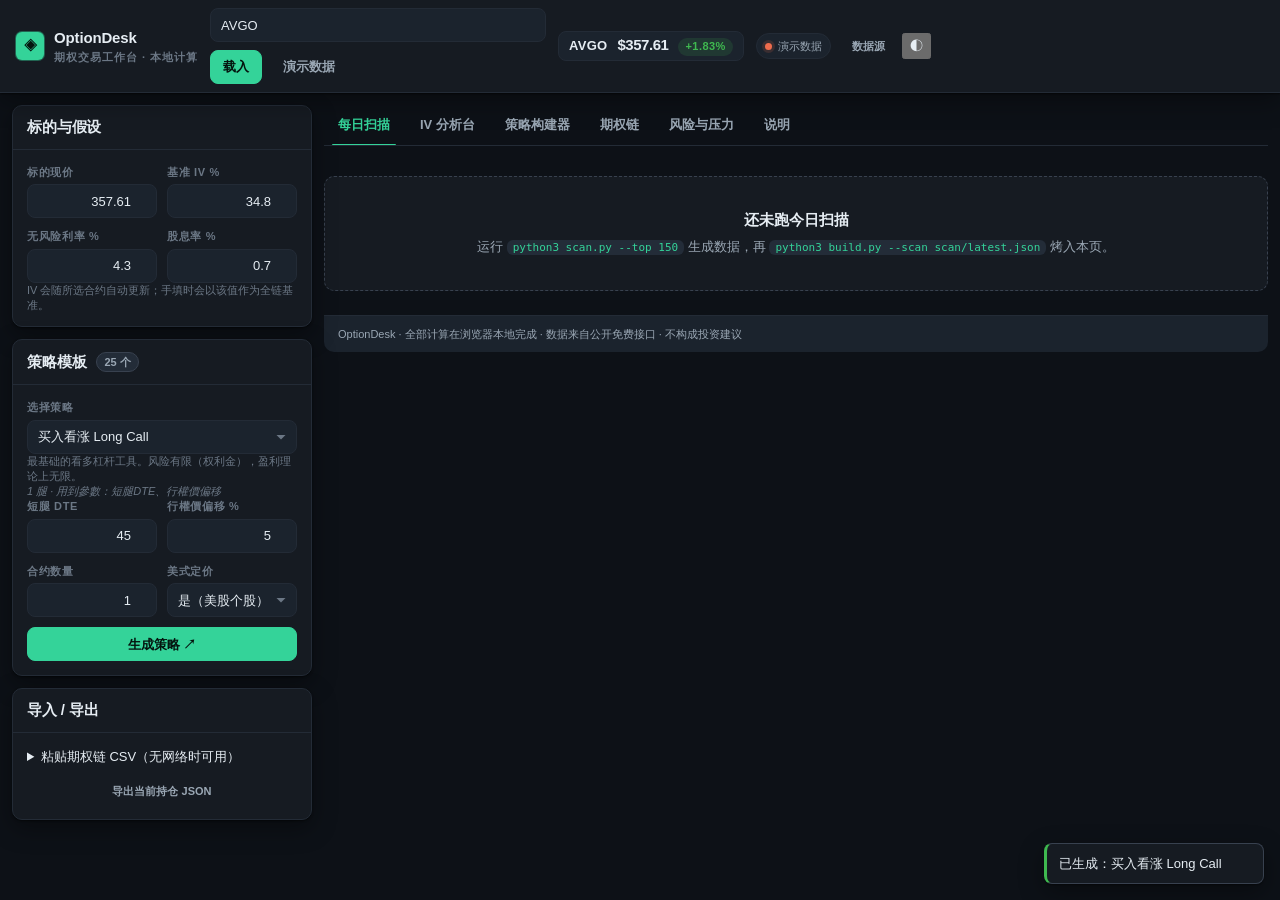
==== commit c15f9933: "fix(chain): 到期日容器改 <select>" ====
--- a/src/index.html
+++ b/src/index.html
@@ -245,7 +245,7 @@
       <div class="toolbar">
         <div class="row">
           <span class="muted">到期日</span>
-          <div class="seg" id="expiry-seg"></div>
+          <select class="select" id="expiry-select"></select>
         </div>
         <div class="row">
           <span class="muted">显示</span>
--- a/src/styles.css
+++ b/src/styles.css
@@ -368,6 +368,10 @@
 .seg-btn.is-active { background: var(--c-accent); color: var(--c-accent-text); }
 .seg.is-block { display: flex; width: 100%; }
 .seg.is-block .seg-btn { flex: 1 1 0; text-align: center; }
+/* 到期日选择器：到期月份多时横向滚动，避免溢出屏幕 */
+#expiry-seg { flex: 0 1 auto; min-width: 0; max-width: 100%; display: flex; flex-wrap: nowrap; overflow-x: auto; -webkit-overflow-scrolling: touch; scrollbar-width: thin; }
+#expiry-seg .seg-btn { flex: 0 0 auto; }
+
 
 /* === 13. Table Wrap (generic data tables) ================================= */
 
@@ -725,10 +729,11 @@
 .legs-table { display: flex; flex-direction: column; min-width: 0; }
 .legs-head, .leg-row {
   display: grid;
-  grid-template-columns: 66px 84px repeat(5, minmax(64px, 1fr)) 26px;
+  grid-template-columns: 66px 84px repeat(6, minmax(64px, 1fr)) 26px;
   gap: 6px; align-items: center;
   padding: 6px 10px;
 }
+.leg-expiry { font-variant-numeric: tabular-nums; font-size: 12px; color: var(--c-muted, inherit); }
 .legs-head {
   font-size: 9px; font-weight: 700; letter-spacing: 0.07em; text-transform: uppercase;
   color: var(--c-faint); border-bottom: 1px solid var(--c-border);
@@ -781,7 +786,7 @@
 
 /* legs table: allow horizontal scroll on narrow main column */
 @media (max-width: 1180px) {
-  .legs-head, .leg-row { min-width: 560px; }
+  .legs-head, .leg-row { min-width: 640px; }
 }
 
 /* KPI 内部三段必须各自成行（span 默认 inline 会挤在一起） */
@@ -841,6 +846,76 @@
 .scan-meta b { color: var(--c-muted); font-weight: 600; }
 .scan-meta .src { margin-left: auto; opacity: .75; }
 
+/* ---- 過往績效面板（review.py 覆盤） ---- */
+.perf-box {
+  padding: 16px 20px; margin-bottom: 14px;
+  background: var(--c-surface); border: 1px solid var(--c-border);
+  border-left: 4px solid var(--c-accent); border-radius: var(--r-lg);
+  box-shadow: var(--c-shadow);
+}
+.perf-box.is-empty { border-left-color: var(--c-faint); }
+.perf-head { display: flex; align-items: baseline; gap: 10px; margin-bottom: 12px; }
+.perf-head b { font-size: var(--fs-md); font-weight: 700; color: var(--c-text); }
+.perf-note { font-size: var(--fs-eyebrow); color: var(--c-faint); }
+.perf-empty { font-size: var(--fs-body); color: var(--c-muted); line-height: 1.6; }
+.perf-hint {
+  font-size: var(--fs-body); color: var(--c-muted); line-height: 1.6;
+  padding: 10px 12px; margin-bottom: 12px;
+  background: var(--c-surface-3); border-radius: var(--r-md);
+  border-left: 3px solid var(--c-accent);
+}
+.perf-hint b { color: var(--c-text); }
+.perf-stats { display: grid; grid-template-columns: repeat(4, 1fr); gap: 10px; margin-bottom: 12px; }
+.perf-stat {
+  display: flex; flex-direction: column; gap: 2px; padding: 10px 12px;
+  background: var(--c-surface-3); border-radius: var(--r-md);
+}
+.ps-label { font-size: var(--fs-eyebrow); color: var(--c-muted); }
+.ps-val { font-size: var(--fs-xl); font-weight: 700; line-height: 1.1; color: var(--c-text); font-variant-numeric: tabular-nums; }
+.perf-stat.is-ok .ps-val { color: var(--c-accent); }
+.perf-stat.is-bad .ps-val { color: var(--c-warn-strong); }
+.ps-frac { font-size: var(--fs-eyebrow); color: var(--c-muted); font-variant-numeric: tabular-nums; }
+.ps-note { font-size: var(--fs-eyebrow); color: var(--c-faint); line-height: 1.4; }
+.perf-tags { display: flex; flex-wrap: wrap; gap: 8px 18px; margin-bottom: 12px; }
+.perf-tag { display: flex; align-items: center; gap: 8px; font-size: var(--fs-eyebrow); }
+.pt-name { color: var(--chip); font-weight: 650; min-width: 56px; }
+.pt-bar { position: relative; width: 90px; height: 6px; border-radius: 3px; background: var(--c-surface-3); overflow: hidden; }
+.pt-bar i { position: absolute; inset: 0 auto 0 0; background: var(--chip); border-radius: 3px; }
+.pt-num { color: var(--c-muted); font-variant-numeric: tabular-nums; }
+.perf-sec {
+  margin: 14px 0 6px; padding: 6px 10px; border-radius: 8px;
+  background: var(--c-surface-2, rgba(148,163,184,.08));
+  font-size: var(--fs-eyebrow); color: var(--c-muted);
+}
+.perf-sec:first-of-type { margin-top: 4px; }
+.perf-table { width: 100%; border-collapse: collapse; font-size: var(--fs-eyebrow); margin-bottom: 10px; }
+.perf-table th {
+  text-align: left; padding: 5px 8px; color: var(--c-faint); font-weight: 600;
+  border-bottom: 1px solid var(--c-border);
+}
+.perf-table td { padding: 5px 8px; border-bottom: 1px solid var(--c-border); color: var(--c-text); }
+.perf-table tr:last-child td { border-bottom: 0; }
+.perf-table .pf-date { color: var(--c-muted); font-variant-numeric: tabular-nums; white-space: nowrap; }
+.perf-table .pf-date i { display: block; font-style: normal; font-size: 11px; color: var(--c-faint); margin-top: 1px; }
+.perf-table .pf-struct { color: var(--c-muted); max-width: 200px; }
+.perf-table .pf-pos { max-width: 240px; }
+.perf-table .pf-pos .mono { font-variant-numeric: tabular-nums; font-size: 12px; }
+.perf-table .pf-pos i { display: block; font-style: normal; font-size: 11px; color: var(--c-faint); margin-top: 1px; }
+.perf-table .pf-pos .pf-risk { color: var(--c-muted); }
+.pf-early { display: block; font-style: normal; font-size: 11px; font-weight: 650; margin-top: 1px; }
+.pf-early.is-bad { color: var(--c-warn-strong); }
+.pf-early.is-ok { color: var(--c-accent); }
+.tpl-meta { color: var(--c-faint); }
+.pv { font-weight: 650; white-space: nowrap; font-variant-numeric: tabular-nums; }
+.pv.is-ok { color: var(--c-accent); }
+.pv.is-bad { color: var(--c-warn-strong); }
+.pv.is-wait { color: var(--c-faint); font-weight: 500; }
+.perf-foot { font-size: var(--fs-eyebrow); color: var(--c-faint); line-height: 1.5; }
+@media (max-width: 720px) {
+  .perf-stats { grid-template-columns: 1fr 1fr; }
+  .perf-table .pf-struct, .perf-table .pf-pos { display: none; }
+}
+
 /* ---- 标签筛选 ---- */
 .scan-tabs { display: flex; flex-wrap: wrap; gap: 6px; margin-bottom: 14px; }
 .scan-tab {
@@ -866,6 +941,36 @@
   transition: border-color var(--t), transform var(--t);
 }
 .scan-card:hover { border-color: var(--c-border-strong); }
+
+/* 「今日可出手」/「观察名单」分区 */
+.scan-section { margin-bottom: 20px; }
+.scan-sec-head {
+  display: flex; align-items: baseline; gap: 10px; flex-wrap: wrap;
+  padding: 4px 2px 10px;
+}
+.scan-sec-head .ss-title { font-size: var(--fs-lg); font-weight: 800; color: var(--c-text); }
+.scan-sec-head .ss-count {
+  font-size: var(--fs-eyebrow); font-weight: 700; padding: 2px 9px; border-radius: 999px;
+  background: color-mix(in srgb, var(--c-faint) 16%, transparent); color: var(--c-text-2);
+}
+.scan-sec-head .ss-note { font-size: var(--fs-eyebrow); color: var(--c-faint); }
+.scan-section.is-act .ss-title { color: var(--c-accent); }
+.scan-section.is-act .ss-count {
+  background: color-mix(in srgb, var(--c-accent) 18%, transparent); color: var(--c-accent);
+}
+.scan-section.is-act .scan-list { padding: 4px; border-radius: var(--r-lg);
+  background: color-mix(in srgb, var(--c-accent) 5%, transparent); }
+
+/* 可出手卡：左側加粗醒目條 + 角標 */
+.scan-card.is-act {
+  border-color: color-mix(in srgb, var(--c-accent) 45%, var(--c-border));
+  box-shadow: 0 0 0 1px color-mix(in srgb, var(--c-accent) 22%, transparent);
+}
+.scan-card.is-act .sc-act-ribbon {
+  align-self: flex-start; font-size: var(--fs-eyebrow); font-weight: 700;
+  color: var(--c-accent); background: color-mix(in srgb, var(--c-accent) 14%, transparent);
+  padding: 2px 9px; border-radius: 999px; margin-bottom: -2px;
+}
 
 .sc-head { display: grid; grid-template-columns: 1fr auto auto; gap: 12px; align-items: center; }
 .sc-sym { display: flex; flex-direction: column; min-width: 0; }
@@ -939,6 +1044,28 @@
 }
 .scs-legs .leg.sell { background: var(--c-warn-soft); color: var(--c-warn-strong); border-color: rgba(239,108,77,.3); }
 .scs-legs .leg.buy  { background: var(--c-accent-soft); color: var(--c-accent); border-color: rgba(52,211,153,.3); }
+/* 「點樣落單」—— 每腿方向寫到明，防止 straddle 撳錯腿變合成倉 */
+.scs-order {
+  display: flex; flex-wrap: wrap; align-items: center; gap: 5px;
+  margin: 0 0 6px; padding: 5px 8px; border-radius: var(--r-sm);
+  background: var(--c-surface-3); border: 1px dashed var(--c-border);
+}
+.scs-order .ord-tag {
+  flex: 0 0 auto; font-size: var(--fs-eyebrow); font-weight: 700;
+  letter-spacing: 0.04em; color: var(--c-muted);
+}
+.scs-order .ord-legs { display: flex; flex-wrap: wrap; align-items: center; gap: 4px; }
+.scs-order .ord-leg {
+  font-size: var(--fs-eyebrow); font-weight: 700; padding: 2px 8px;
+  border-radius: var(--r-sm); font-variant-numeric: tabular-nums;
+  border: 1px solid transparent; white-space: nowrap;
+}
+.scs-order .ord-leg.is-buy  { background: var(--c-accent-soft); color: var(--c-accent); border-color: rgba(52,211,153,.35); }
+.scs-order .ord-leg.is-sell { background: var(--c-warn-soft); color: var(--c-warn-strong); border-color: rgba(239,108,77,.35); }
+.scs-order .ord-plus { font-size: var(--fs-eyebrow); font-weight: 700; color: var(--c-faint); }
+.scs-order .ord-hint { flex: 1 1 100%; font-size: var(--fs-eyebrow); color: var(--c-muted); }
+.scs-order .ord-hint.is-buy  { color: var(--c-accent); }
+.scs-order .ord-hint.is-sell { color: var(--c-warn-strong); }
 .scs-pnl { font-size: var(--fs-body); color: var(--c-text); font-variant-numeric: tabular-nums; }
 .scs-note { margin-top: 3px; font-size: var(--fs-eyebrow); color: var(--c-faint); }
 
@@ -994,3 +1121,49 @@
   .scan-list { grid-template-columns: 1fr; }
   .sc-metrics { grid-template-columns: repeat(2, 1fr); }
 }
+
+/* ---- 损益平衡行：成张卡最紧要嘅一行 ---- */
+.scs-be {
+  display: flex; flex-wrap: wrap; align-items: baseline; gap: 6px;
+  margin-top: 6px; padding: 7px 9px; border-radius: var(--r-sm);
+  background: var(--c-surface-3); border-left: 3px solid var(--c-accent);
+  font-size: var(--fs-body); line-height: 1.5;
+}
+.scs-be .be-tag {
+  flex: 0 0 auto; font-size: 10px; font-weight: 700; letter-spacing: .06em;
+  padding: 2px 6px; border-radius: var(--r-sm);
+  background: var(--c-accent-soft); color: var(--c-accent);
+}
+.scs-be .be-body { color: var(--c-text); }
+.scs-be b { color: var(--c-accent); font-variant-numeric: tabular-nums; }
+.scs-be .bemove {
+  display: block; width: 100%; margin-top: 2px;
+  font-size: var(--fs-eyebrow); color: var(--c-muted);
+}
+.scs-be .be-now {
+  margin-left: auto; font-size: var(--fs-eyebrow); color: var(--c-faint);
+  font-variant-numeric: tabular-nums;
+}
+.sc-expiry {
+  font-size: var(--fs-eyebrow); color: var(--c-muted);
+  padding: 2px 8px; border-radius: var(--r-pill);
+  background: var(--c-surface-3); font-variant-numeric: tabular-nums;
+}
+.sc-expiry b { color: var(--c-text); font-weight: 700; }
+
+/* 跨財報警告徽章：財報季會大量出現，用低調的橙紅而唔好搶主標籤 */
+.scan-badge.is-warn {
+  background: var(--c-warn-soft);
+  border-color: rgba(239, 108, 77, .38);
+  color: var(--c-warn-strong);
+}
+
+/* 数据源設定：自訂 Worker 代理 URL 輸入區 */
+.proxy-custom {
+  display: flex; flex-direction: column; gap: 6px;
+  padding: 12px 0; margin: 10px 0;
+  border-top: 1px dashed var(--c-border); border-bottom: 1px dashed var(--c-border);
+}
+.proxy-custom label { font-weight: 600; font-size: 13px; color: var(--c-text); }
+.proxy-custom .input { width: 100%; font-size: 13px; }
+.proxy-custom .hint { color: var(--c-faint); font-size: 12px; line-height: 1.55; }
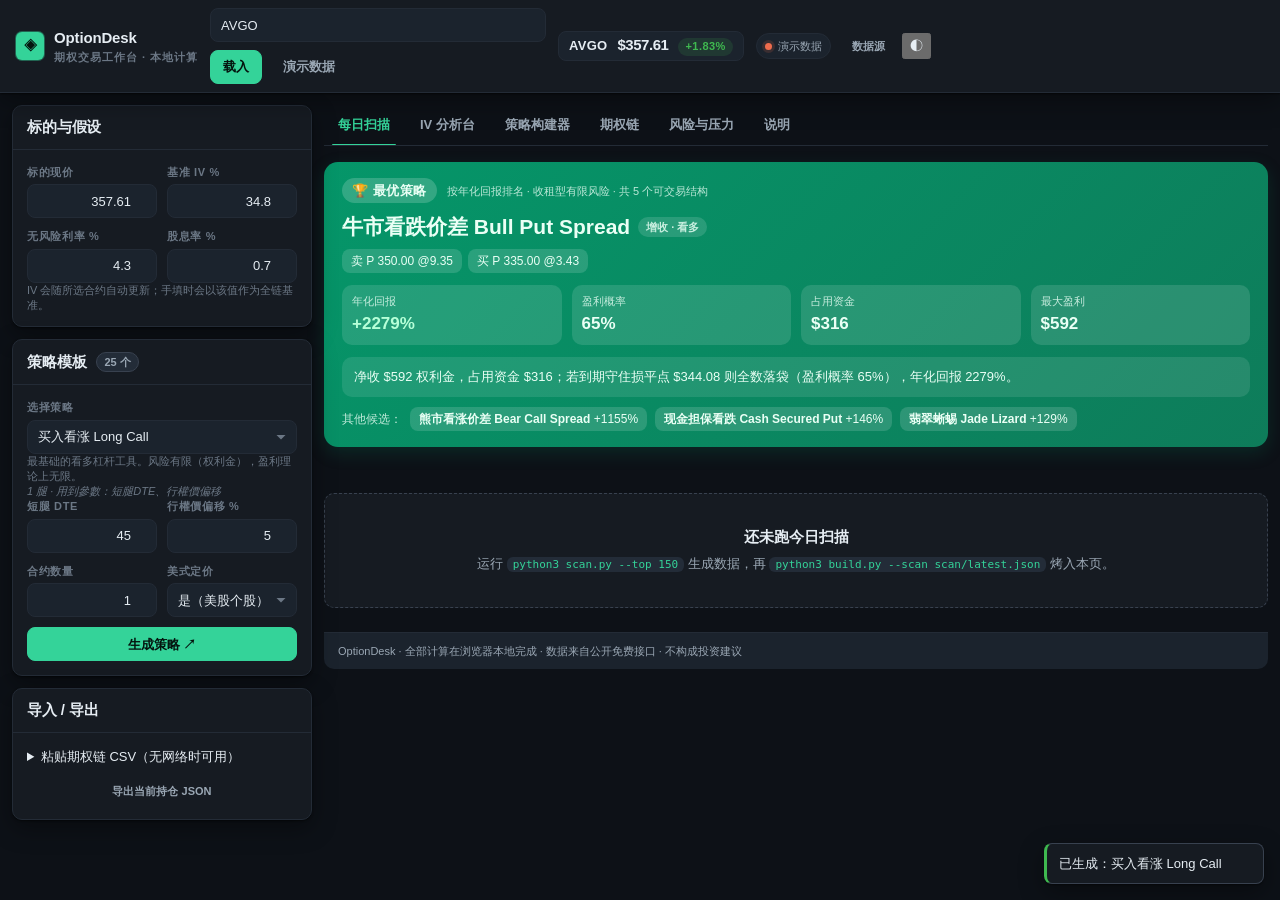
==== commit ac56d057: "feat: 加载个股即列最优策略（按年化回报排名·收租型有限风险）；修正策略卡片样式" ====
--- a/src/index.html
+++ b/src/index.html
@@ -141,6 +141,9 @@
       <button class="tab" role="tab" data-tab="help">说明</button>
     </nav>
 
+    <!-- ---------- 最优策略推荐（加载个股即列，默认隐藏） ---------- -->
+    <div id="optimal-box" class="opt-box" hidden></div>
+
     <!-- ---------- Tab: Scan（每日扫描，默认首屏） ---------- -->
     <section class="tab-panel is-active" data-panel="scan">
       <div id="scan-root"></div>
@@ -245,7 +248,7 @@
       <div class="toolbar">
         <div class="row">
           <span class="muted">到期日</span>
-          <select class="select" id="expiry-select"></select>
+          <div class="seg" id="expiry-seg"></div>
         </div>
         <div class="row">
           <span class="muted">显示</span>
--- a/src/styles.css
+++ b/src/styles.css
@@ -368,10 +368,6 @@
 .seg-btn.is-active { background: var(--c-accent); color: var(--c-accent-text); }
 .seg.is-block { display: flex; width: 100%; }
 .seg.is-block .seg-btn { flex: 1 1 0; text-align: center; }
-/* 到期日选择器：到期月份多时横向滚动，避免溢出屏幕 */
-#expiry-seg { flex: 0 1 auto; min-width: 0; max-width: 100%; display: flex; flex-wrap: nowrap; overflow-x: auto; -webkit-overflow-scrolling: touch; scrollbar-width: thin; }
-#expiry-seg .seg-btn { flex: 0 0 auto; }
-
 
 /* === 13. Table Wrap (generic data tables) ================================= */
 
@@ -1158,12 +1154,49 @@
   color: var(--c-warn-strong);
 }
 
-/* 数据源設定：自訂 Worker 代理 URL 輸入區 */
-.proxy-custom {
-  display: flex; flex-direction: column; gap: 6px;
-  padding: 12px 0; margin: 10px 0;
-  border-top: 1px dashed var(--c-border); border-bottom: 1px dashed var(--c-border);
-}
-.proxy-custom label { font-weight: 600; font-size: 13px; color: var(--c-text); }
-.proxy-custom .input { width: 100%; font-size: 13px; }
-.proxy-custom .hint { color: var(--c-faint); font-size: 12px; line-height: 1.55; }
+/* ============================ 最优策略推荐卡（加载个股即列） ============================ */
+.opt-box { margin: 0 0 16px; }
+.opt-hero {
+  background: linear-gradient(135deg, #059669 0%, #0e7c5a 100%);
+  color: #eafff5; border-radius: 14px; padding: 16px 18px;
+  box-shadow: 0 6px 18px rgba(5,150,105,.18);
+}
+.opt-top { display: flex; align-items: baseline; gap: 10px; flex-wrap: wrap; }
+.opt-badge {
+  font-size: 13px; font-weight: 800; letter-spacing: .5px;
+  background: rgba(255,255,255,.18); padding: 3px 10px; border-radius: 999px;
+}
+.opt-sub { font-size: 11px; opacity: .8; }
+.opt-name { font-size: 21px; font-weight: 800; margin: 8px 0 4px; display: flex; align-items: center; gap: 8px; flex-wrap: wrap; }
+.opt-group {
+  font-size: 11px; font-weight: 600; opacity: .85;
+  background: rgba(255,255,255,.16); padding: 2px 8px; border-radius: 999px;
+}
+.opt-legs { display: flex; flex-wrap: wrap; gap: 6px; margin: 6px 0 12px; }
+.opt-leg {
+  font-size: 12px; font-variant-numeric: tabular-nums;
+  background: rgba(255,255,255,.14); padding: 3px 9px; border-radius: 8px;
+}
+.opt-grid { display: grid; grid-template-columns: repeat(4, 1fr); gap: 10px; }
+.opt-stat {
+  background: rgba(255,255,255,.12); border-radius: 10px; padding: 8px 10px;
+  display: flex; flex-direction: column; gap: 2px;
+}
+.opt-stat-label { font-size: 11px; opacity: .82; }
+.opt-stat-val { font-size: 17px; font-weight: 800; font-variant-numeric: tabular-nums; }
+.opt-stat-val.up { color: #b6ffd8; }
+.opt-reason {
+  margin-top: 12px; font-size: 13px; line-height: 1.55;
+  background: rgba(255,255,255,.1); padding: 10px 12px; border-radius: 10px;
+}
+.opt-runners { margin-top: 10px; font-size: 12px; display: flex; flex-wrap: wrap; gap: 8px; align-items: center; }
+.opt-runners-label { opacity: .82; }
+.opt-runner {
+  background: rgba(255,255,255,.14); padding: 3px 9px; border-radius: 8px;
+  font-variant-numeric: tabular-nums;
+}
+.opt-runner b { font-weight: 700; }
+@media (max-width: 640px) {
+  .opt-grid { grid-template-columns: repeat(2, 1fr); }
+  .opt-name { font-size: 18px; }
+}
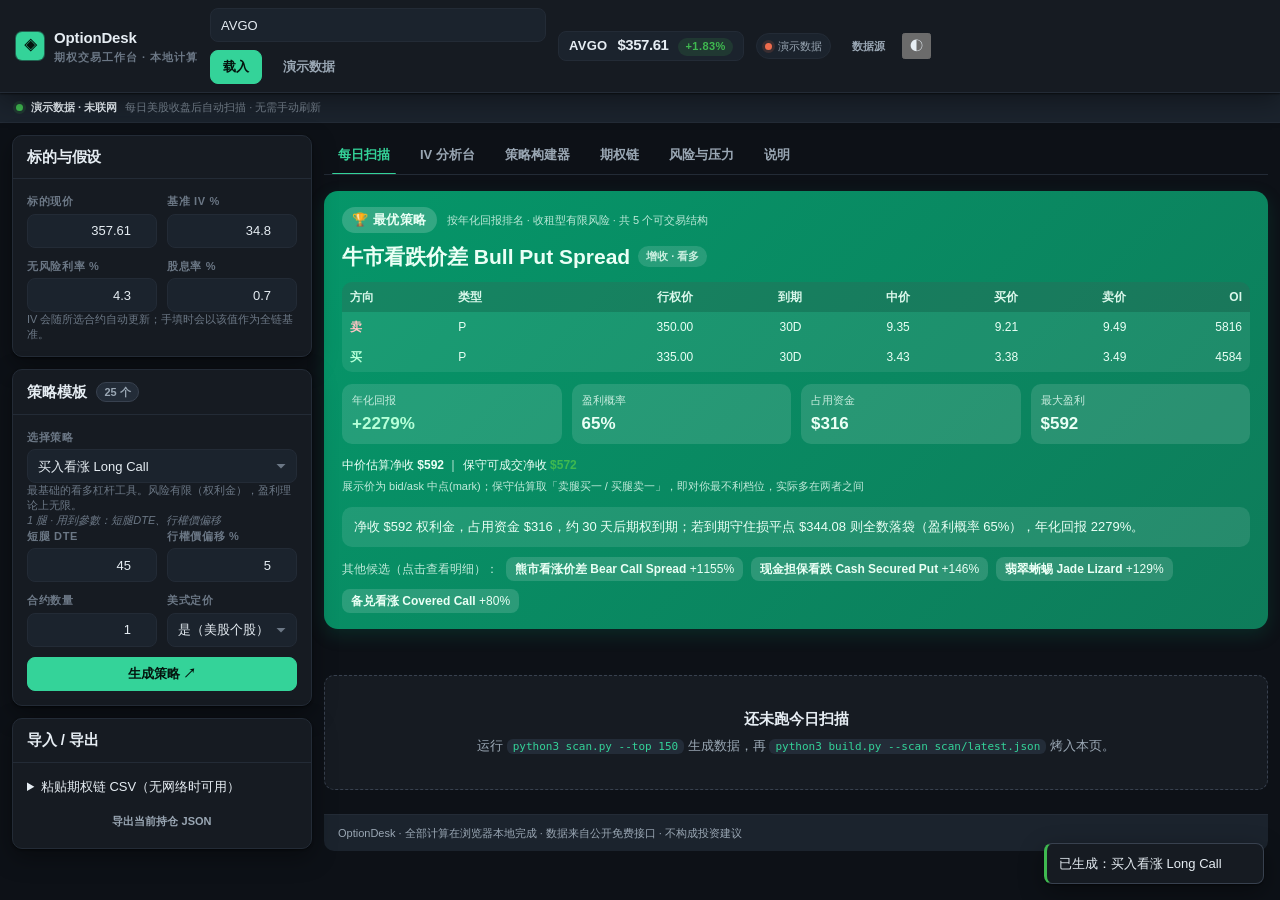
==== commit 9255861c: "feat: 加载个股即列最优策略（按年化回报排名·收租型有限风险）；修正策略卡片样式" ====
--- a/src/index.html
+++ b/src/index.html
@@ -42,6 +42,12 @@
     <button class="theme-toggle" id="btn-theme" title="切换深色/浅色" aria-label="切换主题">◐</button>
   </div>
 </header>
+
+<div class="data-banner" id="data-banner">
+  <span class="db-dot"></span>
+  <span class="db-text" id="data-stamp">数据载入中…</span>
+  <span class="db-note">每日美股收盘后自动扫描 · 无需手动刷新</span>
+</div>
 
 <div class="workspace">
 
--- a/src/styles.css
+++ b/src/styles.css
@@ -217,6 +217,25 @@
 
 .theme-toggle { display: inline-flex; align-items: center; gap: 6px; }
 
+/* 站顶数据更新提示条 */
+.data-banner {
+  display: flex; align-items: center; gap: 8px; flex-wrap: wrap;
+  padding: 6px 16px;
+  background: var(--c-surface-2);
+  border-bottom: 1px solid var(--c-border);
+  font-size: var(--fs-eyebrow); color: var(--c-muted);
+}
+.data-banner .db-dot {
+  width: 7px; height: 7px; border-radius: 50%;
+  background: var(--c-profit); box-shadow: 0 0 0 3px var(--c-profit-soft);
+}
+.data-banner .db-text { font-weight: 650; color: var(--c-text); font-variant-numeric: tabular-nums; }
+.data-banner .db-note { opacity: .72; }
+@media (max-width: 560px) {
+  .data-banner { padding: 6px 10px; font-size: 10.5px; }
+  .data-banner .db-note { display: none; }
+}
+
 /* === 6. Workspace Layout ================================================== */
 
 .workspace {
@@ -1161,22 +1180,41 @@
   color: #eafff5; border-radius: 14px; padding: 16px 18px;
   box-shadow: 0 6px 18px rgba(5,150,105,.18);
 }
+.opt-hero.is-cand {
+  background: linear-gradient(135deg, #2563eb 0%, #1e40af 100%);
+  box-shadow: 0 6px 18px rgba(37,99,235,.18);
+}
 .opt-top { display: flex; align-items: baseline; gap: 10px; flex-wrap: wrap; }
 .opt-badge {
   font-size: 13px; font-weight: 800; letter-spacing: .5px;
   background: rgba(255,255,255,.18); padding: 3px 10px; border-radius: 999px;
 }
 .opt-sub { font-size: 11px; opacity: .8; }
-.opt-name { font-size: 21px; font-weight: 800; margin: 8px 0 4px; display: flex; align-items: center; gap: 8px; flex-wrap: wrap; }
+.opt-back {
+  margin-left: auto; font-size: 12px; cursor: pointer; user-select: none;
+  background: rgba(255,255,255,.22); padding: 3px 10px; border-radius: 999px;
+}
+.opt-back:hover { background: rgba(255,255,255,.34); }
+.opt-name { font-size: 21px; font-weight: 800; margin: 8px 0 10px; display: flex; align-items: center; gap: 8px; flex-wrap: wrap; }
 .opt-group {
   font-size: 11px; font-weight: 600; opacity: .85;
   background: rgba(255,255,255,.16); padding: 2px 8px; border-radius: 999px;
 }
-.opt-legs { display: flex; flex-wrap: wrap; gap: 6px; margin: 6px 0 12px; }
-.opt-leg {
-  font-size: 12px; font-variant-numeric: tabular-nums;
-  background: rgba(255,255,255,.14); padding: 3px 9px; border-radius: 8px;
-}
+.opt-legs-tbl {
+  width: 100%; border-collapse: collapse; font-size: 12px;
+  font-variant-numeric: tabular-nums; margin-bottom: 12px;
+  background: rgba(255,255,255,.08); border-radius: 10px; overflow: hidden;
+}
+.opt-legs-tbl th, .opt-legs-tbl td {
+  padding: 6px 8px; text-align: right; white-space: nowrap;
+}
+.opt-legs-tbl th {
+  background: rgba(0,0,0,.16); font-weight: 600; opacity: .92;
+}
+.opt-legs-tbl th:first-child, .opt-legs-tbl td:first-child,
+.opt-legs-tbl th:nth-child(2), .opt-legs-tbl td:nth-child(2) { text-align: left; }
+.opt-legs-tbl td.pos { color: #b6ffd8; font-weight: 700; }
+.opt-legs-tbl td.neg { color: #ffc4c4; font-weight: 700; }
 .opt-grid { display: grid; grid-template-columns: repeat(4, 1fr); gap: 10px; }
 .opt-stat {
   background: rgba(255,255,255,.12); border-radius: 10px; padding: 8px 10px;
@@ -1185,6 +1223,10 @@
 .opt-stat-label { font-size: 11px; opacity: .82; }
 .opt-stat-val { font-size: 17px; font-weight: 800; font-variant-numeric: tabular-nums; }
 .opt-stat-val.up { color: #b6ffd8; }
+.opt-fill { margin-top: 12px; font-size: 12px; line-height: 1.5; display: flex; flex-direction: column; gap: 4px; }
+.opt-fill-row { font-variant-numeric: tabular-nums; }
+.opt-fill-note { opacity: .82; font-size: 11px; }
+.opt-fill-warn { color: #ffe1b0; font-size: 11px; }
 .opt-reason {
   margin-top: 12px; font-size: 13px; line-height: 1.55;
   background: rgba(255,255,255,.1); padding: 10px 12px; border-radius: 10px;
@@ -1193,10 +1235,13 @@
 .opt-runners-label { opacity: .82; }
 .opt-runner {
   background: rgba(255,255,255,.14); padding: 3px 9px; border-radius: 8px;
-  font-variant-numeric: tabular-nums;
-}
+  font-variant-numeric: tabular-nums; cursor: pointer; user-select: none;
+  transition: background .12s;
+}
+.opt-runner:hover { background: rgba(255,255,255,.3); }
 .opt-runner b { font-weight: 700; }
 @media (max-width: 640px) {
   .opt-grid { grid-template-columns: repeat(2, 1fr); }
   .opt-name { font-size: 18px; }
-}
+  .opt-legs-tbl { display: block; overflow-x: auto; -webkit-overflow-scrolling: touch; }
+}
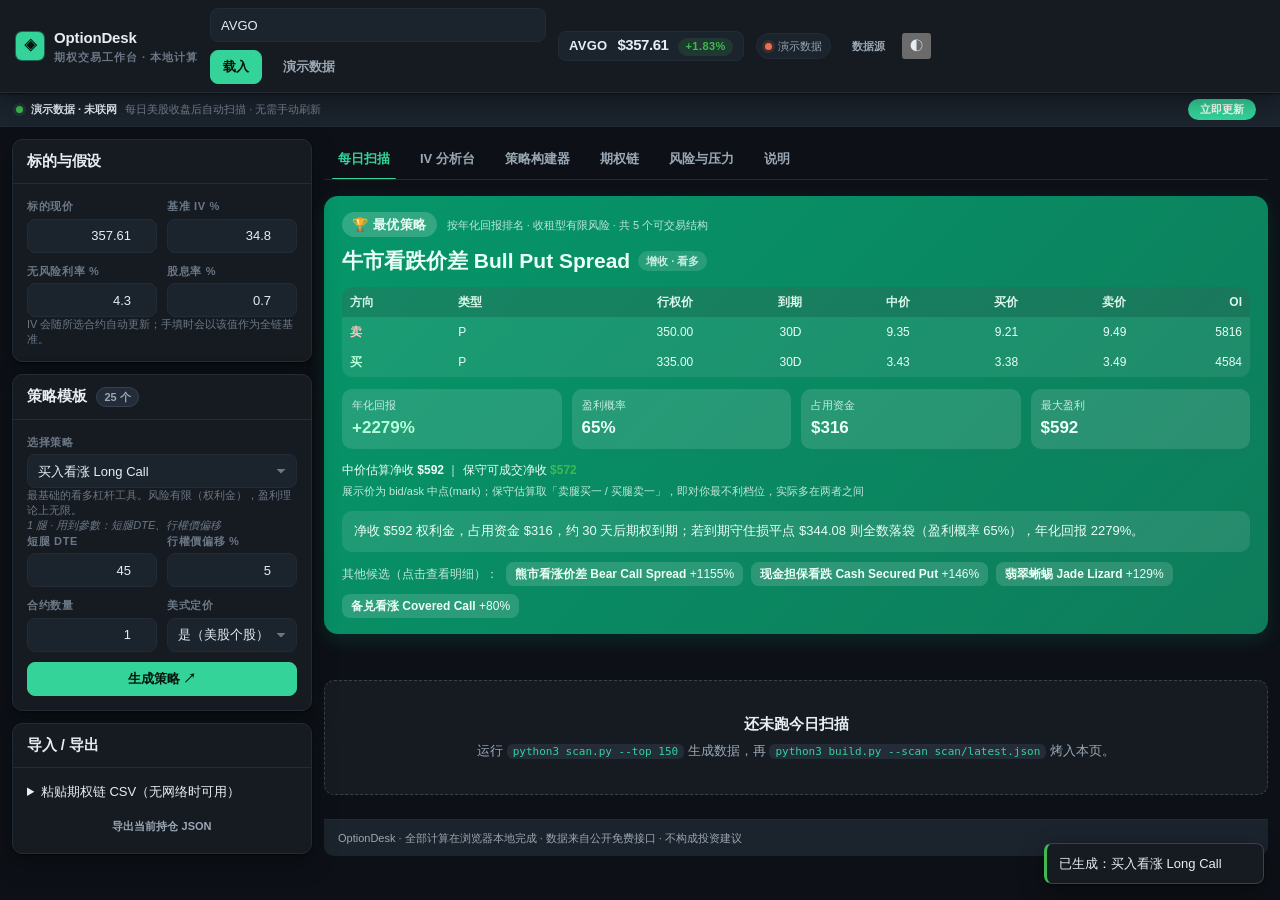
==== commit 81098f95: "站顶加「立即更新」按钮：经 Cloudflare Worker 调 GitHub Actions 手动触发扫描；banner 增滞后天数提示" ====
--- a/src/index.html
+++ b/src/index.html
@@ -46,7 +46,9 @@
 <div class="data-banner" id="data-banner">
   <span class="db-dot"></span>
   <span class="db-text" id="data-stamp">数据载入中…</span>
-  <span class="db-note">每日美股收盘后自动扫描 · 无需手动刷新</span>
+  <span class="db-note" id="db-note">每日美股收盘后自动扫描 · 无需手动刷新</span>
+  <button class="db-btn" id="btn-refresh-now" type="button" title="手动触发一次扫描（经 Cloudflare Worker 调 GitHub Actions）">立即更新</button>
+  <span class="db-status" id="db-status"></span>
 </div>
 
 <div class="workspace">
@@ -254,7 +256,7 @@
       <div class="toolbar">
         <div class="row">
           <span class="muted">到期日</span>
-          <div class="seg" id="expiry-seg"></div>
+          <select class="select" id="expiry-select"></select>
         </div>
         <div class="row">
           <span class="muted">显示</span>
--- a/src/styles.css
+++ b/src/styles.css
@@ -231,9 +231,22 @@
 }
 .data-banner .db-text { font-weight: 650; color: var(--c-text); font-variant-numeric: tabular-nums; }
 .data-banner .db-note { opacity: .72; }
+.data-banner .db-btn {
+  margin-left: auto;
+  padding: 3px 12px; font-size: 11px; font-weight: 650; line-height: 1.4;
+  color: #fff; background: var(--c-accent); border: 0; border-radius: 999px;
+  cursor: pointer; white-space: nowrap; transition: filter .15s, opacity .15s;
+}
+.data-banner .db-btn:hover { filter: brightness(1.08); }
+.data-banner .db-btn:active { filter: brightness(.94); }
+.data-banner .db-btn:disabled { opacity: .55; cursor: progress; }
+.data-banner .db-status { font-size: 11px; font-variant-numeric: tabular-nums; min-width: 0; }
+.data-banner .db-status.is-ok { color: var(--c-accent); }
+.data-banner .db-status.is-warn { color: var(--c-warn-strong); }
 @media (max-width: 560px) {
   .data-banner { padding: 6px 10px; font-size: 10.5px; }
   .data-banner .db-note { display: none; }
+  .data-banner .db-btn { margin-left: auto; padding: 3px 10px; }
 }
 
 /* === 6. Workspace Layout ================================================== */
@@ -387,6 +400,8 @@
 .seg-btn.is-active { background: var(--c-accent); color: var(--c-accent-text); }
 .seg.is-block { display: flex; width: 100%; }
 .seg.is-block .seg-btn { flex: 1 1 0; text-align: center; }
+/* 期权链「到期日」下拉筛选（替代会溢出的按钮组） */
+#expiry-select { width: auto; max-width: 100%; min-width: 130px; }
 
 /* === 13. Table Wrap (generic data tables) ================================= */
 
